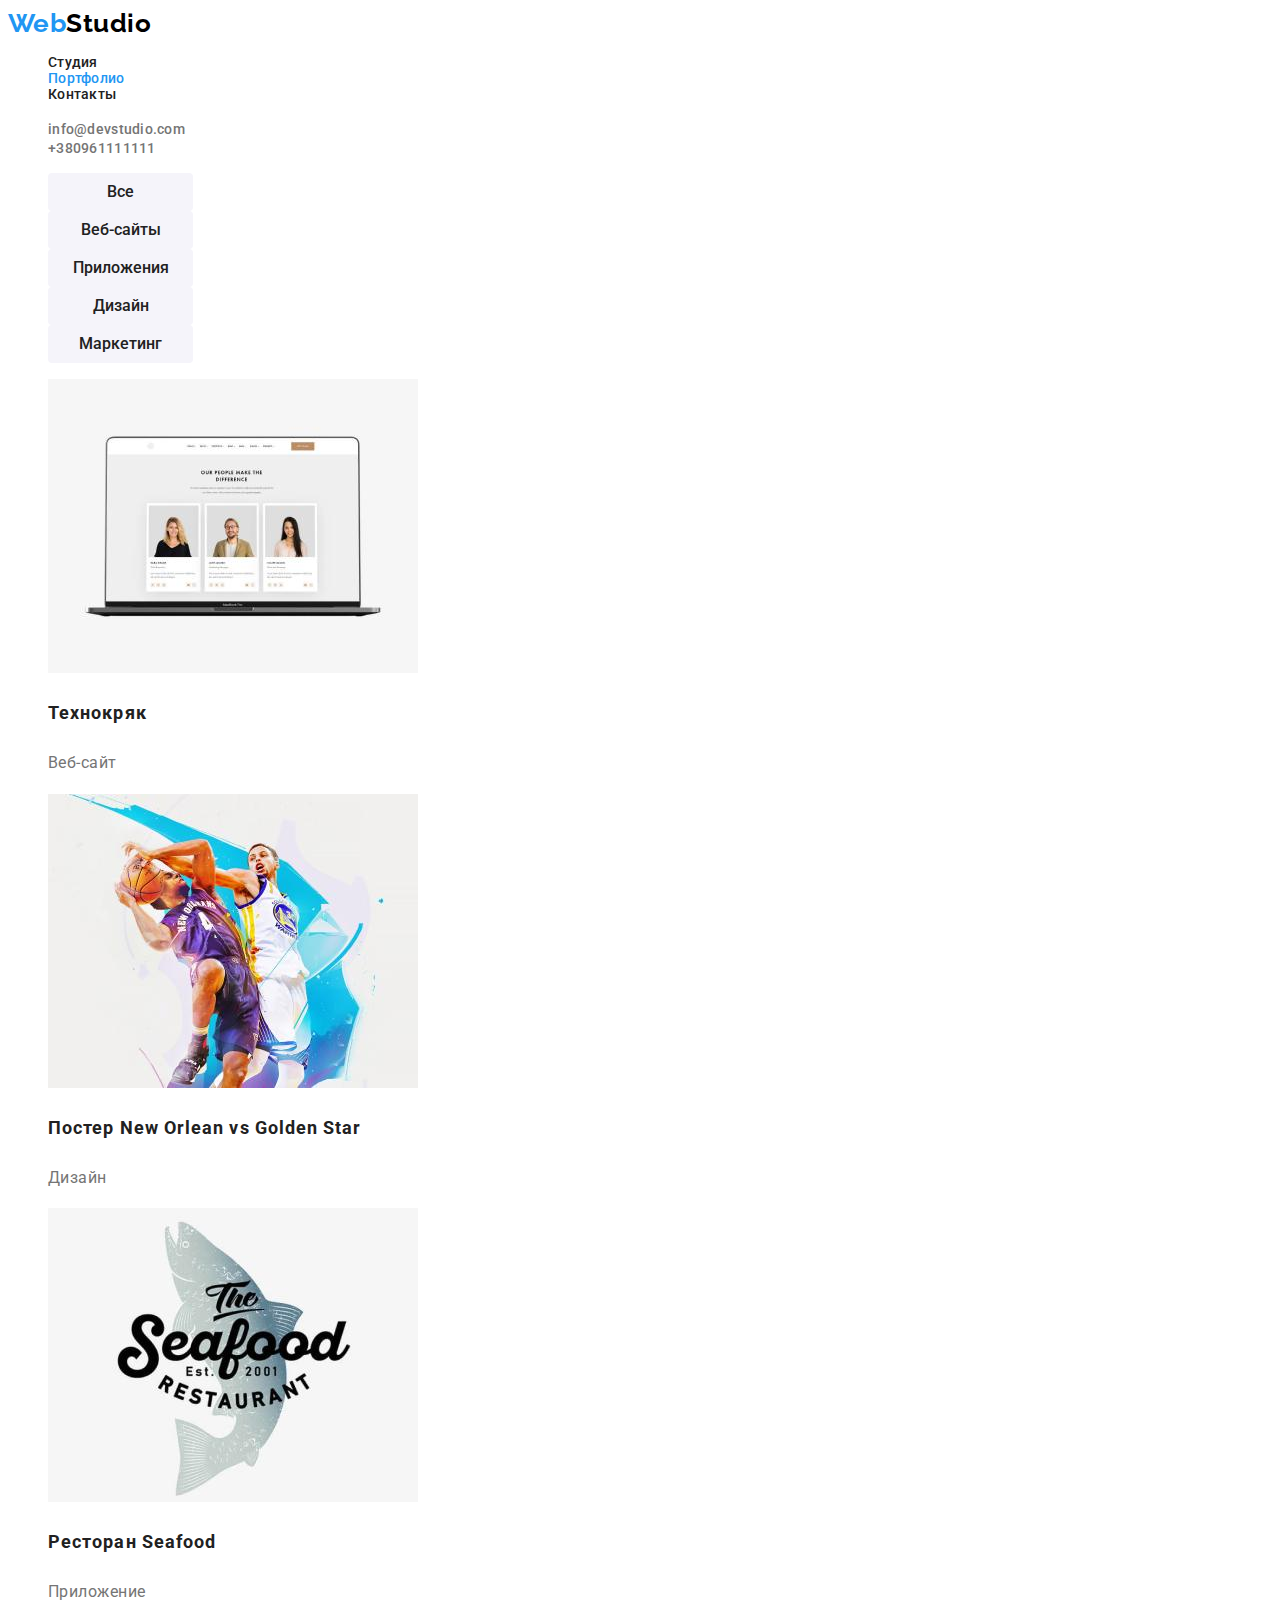
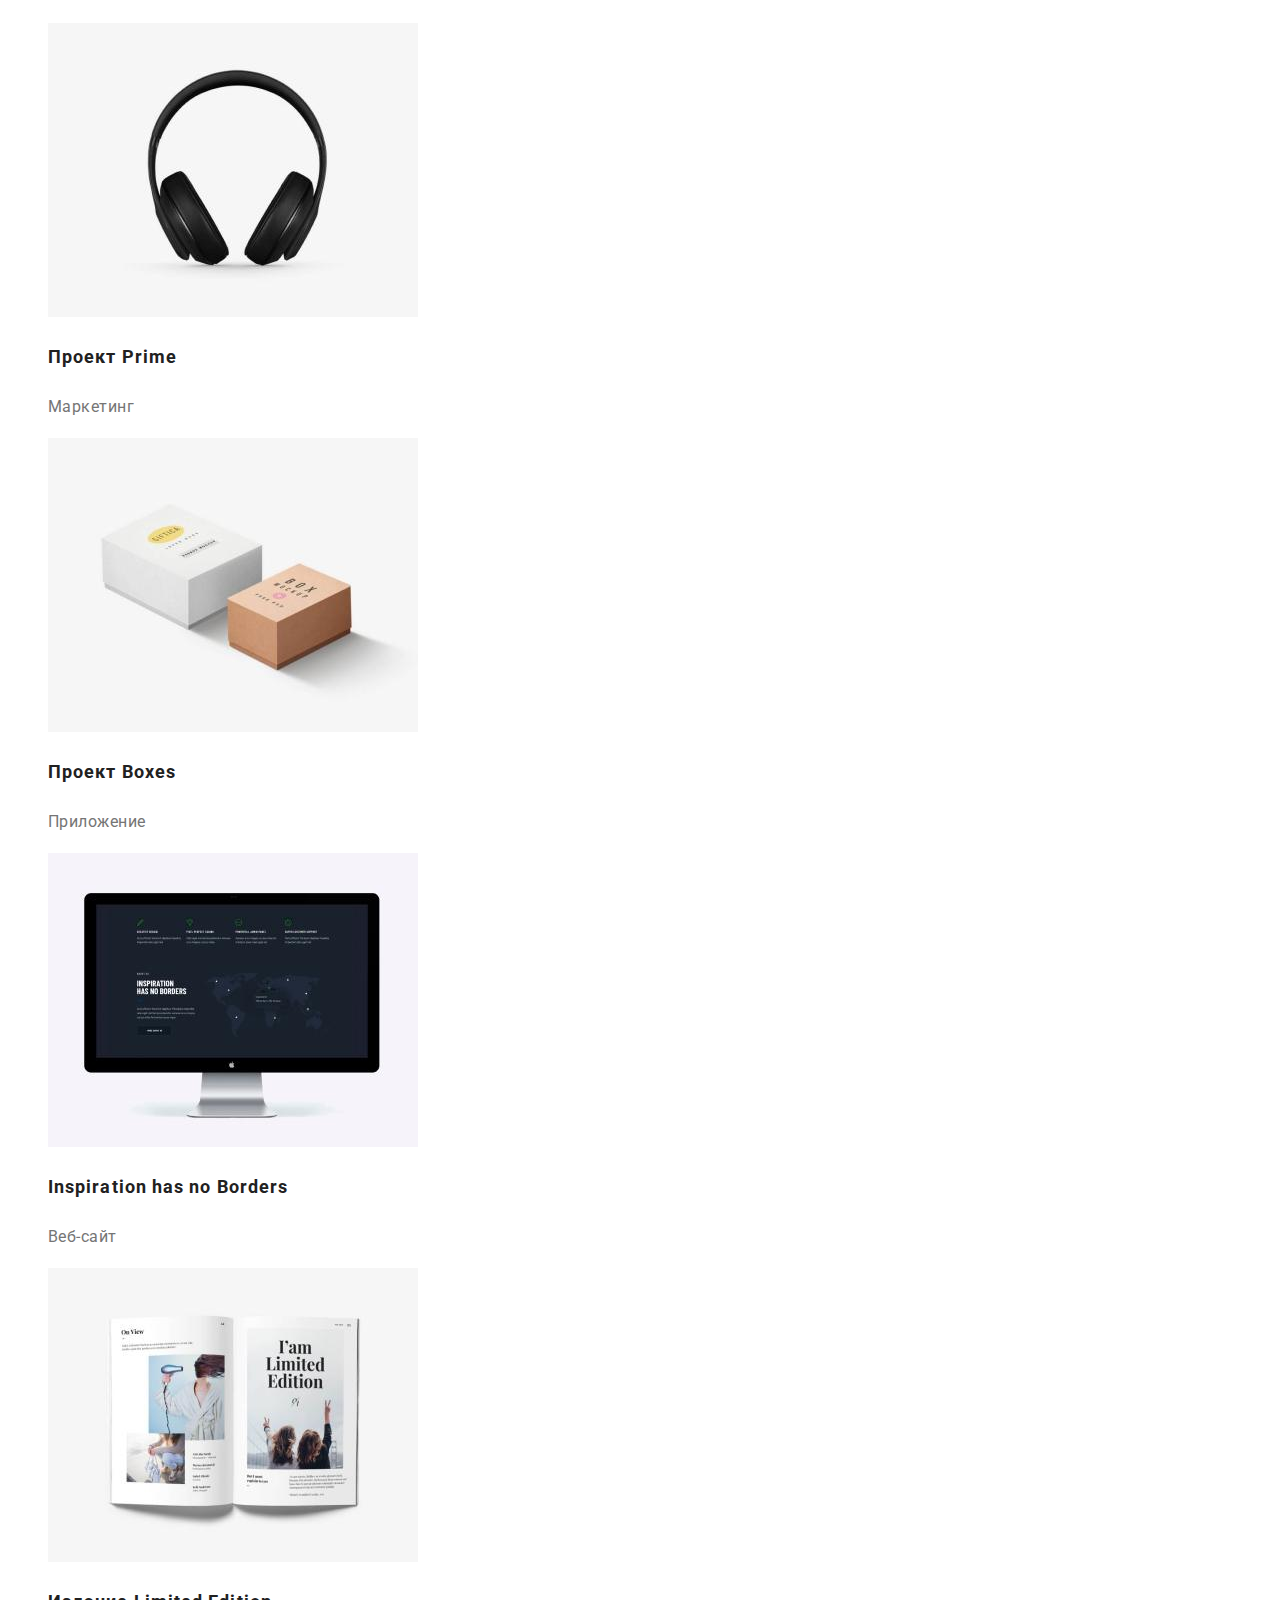
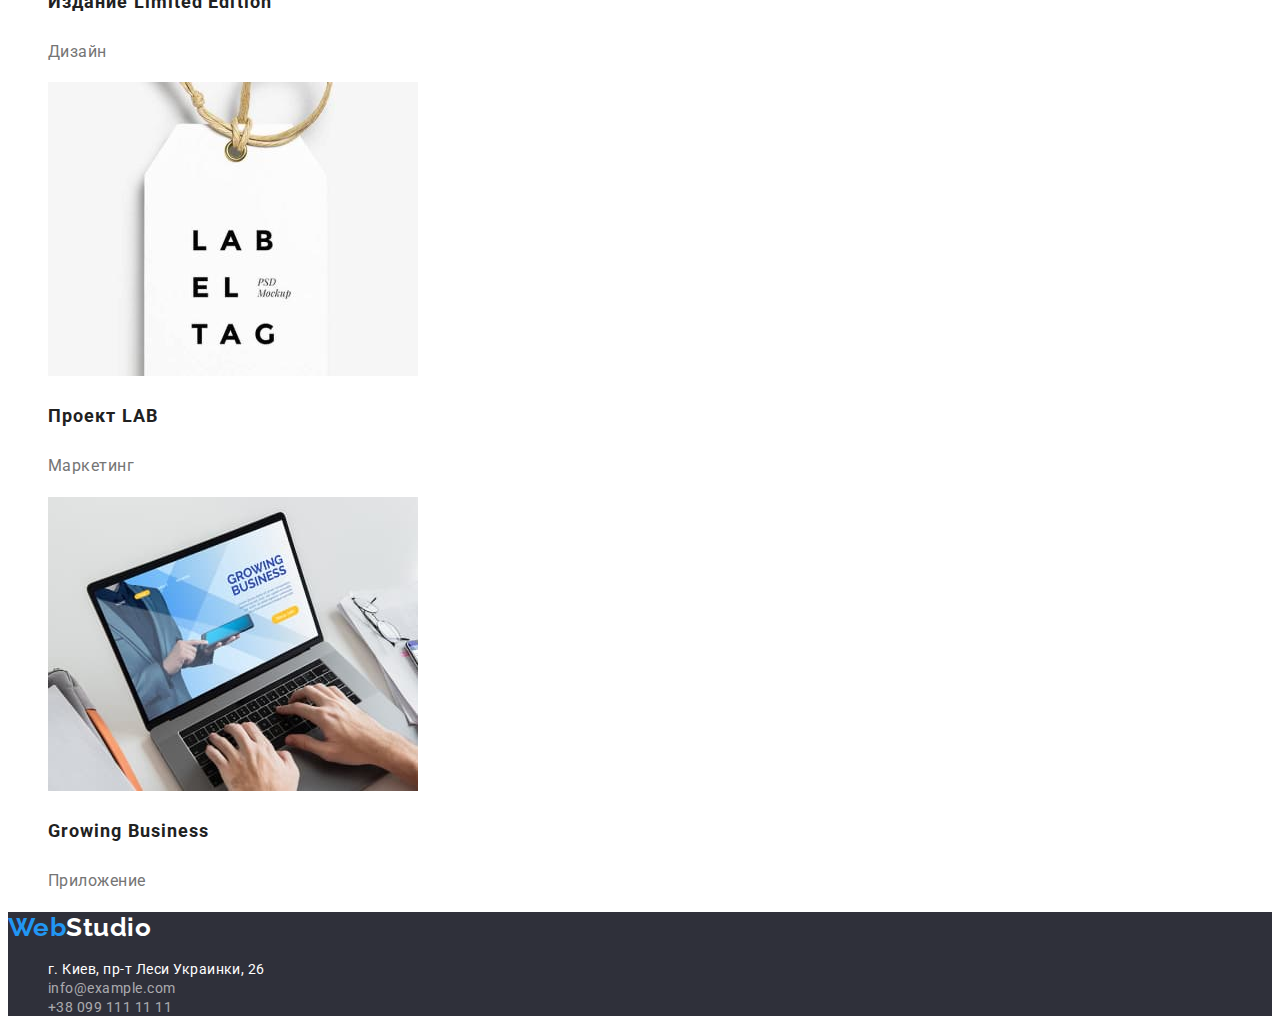
==== portfolio.html @ 5b7c6a2f "start" ====
<!DOCTYPE html>
<html lang="ru">

<head>
    <meta charset="UTF-8" />
    <meta http-equiv="X-UA-Compatible" content="IE=edge" />
    <meta name="viewport" content="width=device-width, initial-scale=1.0" />
    <title>Портфолио</title>
    <link rel="preconnect" href="https://fonts.googleapis.com" />
    <link rel="preconnect" href="https://fonts.gstatic.com" crossorigin />
    <link
        href="https://fonts.googleapis.com/css2?family=Raleway:wght@700&family=Roboto:wght@400;500;700;900&display=swap"
        rel="stylesheet" />
    <link rel="stylesheet" href="./css/style.css" />
</head>
<body>
    <header class="header">
        <nav class="hedaer-nav">
            <a href="./index.html" class="header-logo link"><span lang="en" class="header-logo-text-1">Web</span><span lang="en" class="header-logo-text-2">Studio</span></a>
            <ul class="header-list list">
                <li class="header-item"><a class="header-link link" href="./index.html">Студия</a></li>
                <li class="header-item"><a class="header-link link current" href="./portfolio.html">Портфолио</a></li>
                <li class="header-item"><a class="header-link link" href="">Контакты</a></li>
            </ul>
        </nav>
            <ul class="contacts-list list">
                <li class="contacts-item"><a class="contacts-item-link header-link link" href="mailto:info@devstudio.com">info@devstudio.com</a></li>
                <li class="contacts-item"><a class="contacts-item-link header-link link" href="tel:+380961111111">+380961111111</a></li>
            </ul>
    </header>
    <main>
        <!-- Filters -->
        <section class="filters">
            <h2 hidden>Фильтр работ</h2>
            <ul class="filters-list list">
                <li><button class="filters-btn btn" type="button">Все</button></li>
                <li><button class="filters-btn btn" type="button">Веб-сайты</button></li>
                <li><button class="filters-btn btn" type="button">Приложения</button></li>
                <li><button class="filters-btn btn" type="button">Дизайн</button></li>
                <li><button class="filters-btn btn" type="button">Маркетинг</button></li>
            </ul>
        </section>
        <!-- Projects -->
        <section class="Projects">
            <h2 hidden>Примеры работ</h2>
            <ul class="projects-list list">
                <li class="projects-item">
                    <img src="./images/portfolio/project_1.jpg" width="370"
                        alt="изображение ноутбука с открытой страницей сайта" />
                    <h3 class="projects-title">Технокряк</h3>
                    <p class="projects-subtitle">Веб-сайт</p>
                </li>
                <li class="projects-item">
                    <img src="./images/portfolio/project_2.jpg" width="370" alt="изображение двух баскетболистов" />
                    <h3 class="projects-title">Постер <span lang="en">New Orlean vs Golden Star</span></h3>
                    <p class="projects-subtitle">Дизайн</p>
                </li>
                <li class="projects-item">
                    <img src="./images/portfolio/project_3.jpg" width="370" alt="изображение логотипа ресторана" />
                    <h3 class="projects-title">Ресторан <span lang="en">Seafood</span></h3>
                    <p class="projects-subtitle">Приложение</p>
                </li>
                <li class="projects-item">
                    <img src="./images/portfolio/project_4.jpg" width="370" alt="изображение наушников" />
                    <h3 class="projects-title">Проект <span lang="en">Prime</span></h3>
                    <p class="projects-subtitle">Маркетинг</p>
                </li>
                <li class="projects-item">
                    <img src="./images/portfolio/project_5.jpg" width="370" alt="изображение двух коробок" />
                    <h3 class="projects-title">Проект <span lang="en">Boxes</span></h3>
                    <p class="projects-subtitle">Приложение</p>
                </li>
                <li class="projects-item">
                    <img src="./images/portfolio/project_6.jpg" width="370" alt="изображение монитора с Веб-сайтом" />
                    <h3 class="projects-title" lang="en">Inspiration has no Borders</h3>
                    <p class="projects-subtitle">Веб-сайт</p>
                </li>
                <li class="projects-item">
                    <img src="./images/portfolio/project_7.jpg" width="370" alt="изображение открытой киниги" />
                    <h3 class="projects-title">Издание <span lang="en">Limited Edition</span></h3>
                    <p class="projects-subtitle">Дизайн</p>
                </li>
                <li class="projects-item">
                    <img src="./images/portfolio/project_8.jpg" width="370" alt="изображение бирки с буквами" />
                    <h3 class="projects-title">Проект <span lang="en">LAB</span></h3>
                    <p class="projects-subtitle">Маркетинг</p>
                </li>
                <li class="projects-item">
                    <img src="./images/portfolio/project_9.jpg" width="370"
                        alt="изображение ноутбука и набора текста" />
                    <h3 class="projects-title">Growing Business</h3>
                    <p class="projects-subtitle">Приложение</p>
                </li>
            </ul>
        </section>
    </main>
    <footer class="footer">
        <a href="./index.html" class="header-logo link"><span lang="en" class="header-logo-text-1">Web</span><span lang="en" class="header-logo-text-2-footer">Studio</span></a>
        <address class="adress">
            <ul class="footer-list list">
                <li class="footer-item"><a class="footer-link adress-link" href="https://goo.gl/maps/av5Dg6FvkVRe6jFr5" target="_blank">г. Киев, пр-т Леси Украинки, 26</a></li>
                <li class="footer-item"><a class="footer-link" href="mailto:info@example.com">info@example.com</a></li>
                <li class="footer-item"><a class="footer-link" href="tel:+380991111111">+38 099 111 11 11</a></li>
            </ul>
        </address>
    </footer>
</body>

</html>
---- css/style.css ----
:root {
    --primary-text-color: #212121;
    --secondary-text-color: #757575;
    --accent-color: #2196F3;

}

body {
    font-family: 'Roboto', sans-serif;
    letter-spacing: 0.03em;
}

.header-logo {
    font-family: 'Raleway', sans-serif;
    font-weight: 700;
    font-size: 26px;
    line-height: 1.19;
}

.btn {
    cursor: pointer;
}

.list {
    list-style: none;
}

.link {
    text-decoration: none;
} 
.link:hover,
.link:focus {
    color: var(--accent-color);
}

.section-title {
    color: var(--primary-text-color);
    font-weight: 700;
    font-size: 36px;
    line-height: 1.16;
}

.header-logo-text-1 {
    color: var(--accent-color) ;

}

.header-logo-text-2 {
    color: #000000;
    }

.header-item, .header-link {
    color: var(--primary-text-color);
    font-weight: 500;
    font-size: 14px; 
    line-height: 1.14;
    letter-spacing: 0.02em;
}   

.header-list .header-link.current {
    color: var(--accent-color);
}

.contacts-item, .contacts-item-link {
    color: var(--secondary-text-color);

}

.hero {
    background-color: #2F303A;
}

.hero-title {
    font-weight: 900;
    font-size: 44px;
    line-height: 1.36;
    letter-spacing: 0.06em;
    text-transform: uppercase;
    color: #FFFFFF;
}

.hero-btn {
    width: 200px;
    height: 50px;
    background: #2196F3;
    box-shadow: 0px 4px 4px rgba(0, 0, 0, 0.15);
    border-radius: 4px;
    font-weight: 700;
    font-size: 16px;
    line-height: 1.87;
    text-align: center;
    letter-spacing: 0.06em;
    color: #FFFFFF;
}

.features-title {
    color: var(--primary-text-color);
    font-weight: 700;
    font-size: 14px;
    line-height: 1.14;
    text-transform: uppercase;

}

.features-subtitle {
    color: var(--secondary-text-color);
    font-size: 14px;
    line-height: 1.71;
}

.team {
    background-color: #F5F4FA;
}

.team-title {
    color: var(--primary-text-color);
    font-weight: 500;
    font-size: 16px;
    line-height: 1.18;
}

.team-subtitle {
    color: var(--secondary-text-color);
    font-size: 16px;
    line-height: 1.18px;
}

.footer {
    background-color: #2F303A;
}

.header-logo-text-2-footer {
    color: #FFFFFF
}

.footer-item .footer-link {
    text-decoration: none;
    text-transform: none;
}

.adress {
    font-style: unset;
}

.footer-link {
    font-weight: normal;
    font-size: 14px;
    line-height: 1.71px;
    color: rgba(255, 255, 255, 0.6);
}

.adress-link {
    color: #FFFFFF;
}


/* Portfolio Page */

.filters-btn {
    background: #F5F4FA;
    width: 145px;
    height: 38px;
    border-radius: 4px;
    color: var(--primary-text-color);
    font-weight: 500;
    font-size: 16px;
    line-height: 1.6;
    border-style: none;
    font-family: 'Roboto', sans-serif;
}

.filters-btn:hover,
.filters-btn:focus {
    background-color: var(--accent-color);
    color: #FFFFFF;
}

.projects-title {
    color: var(--primary-text-color);
    font-weight: 700;
    font-size: 18px;
    line-height: 2;
    letter-spacing: 0.06em;
}

.projects-subtitle {
    color: var(--secondary-text-color);
    font-size: 16px;
    line-height: 1.8;
}
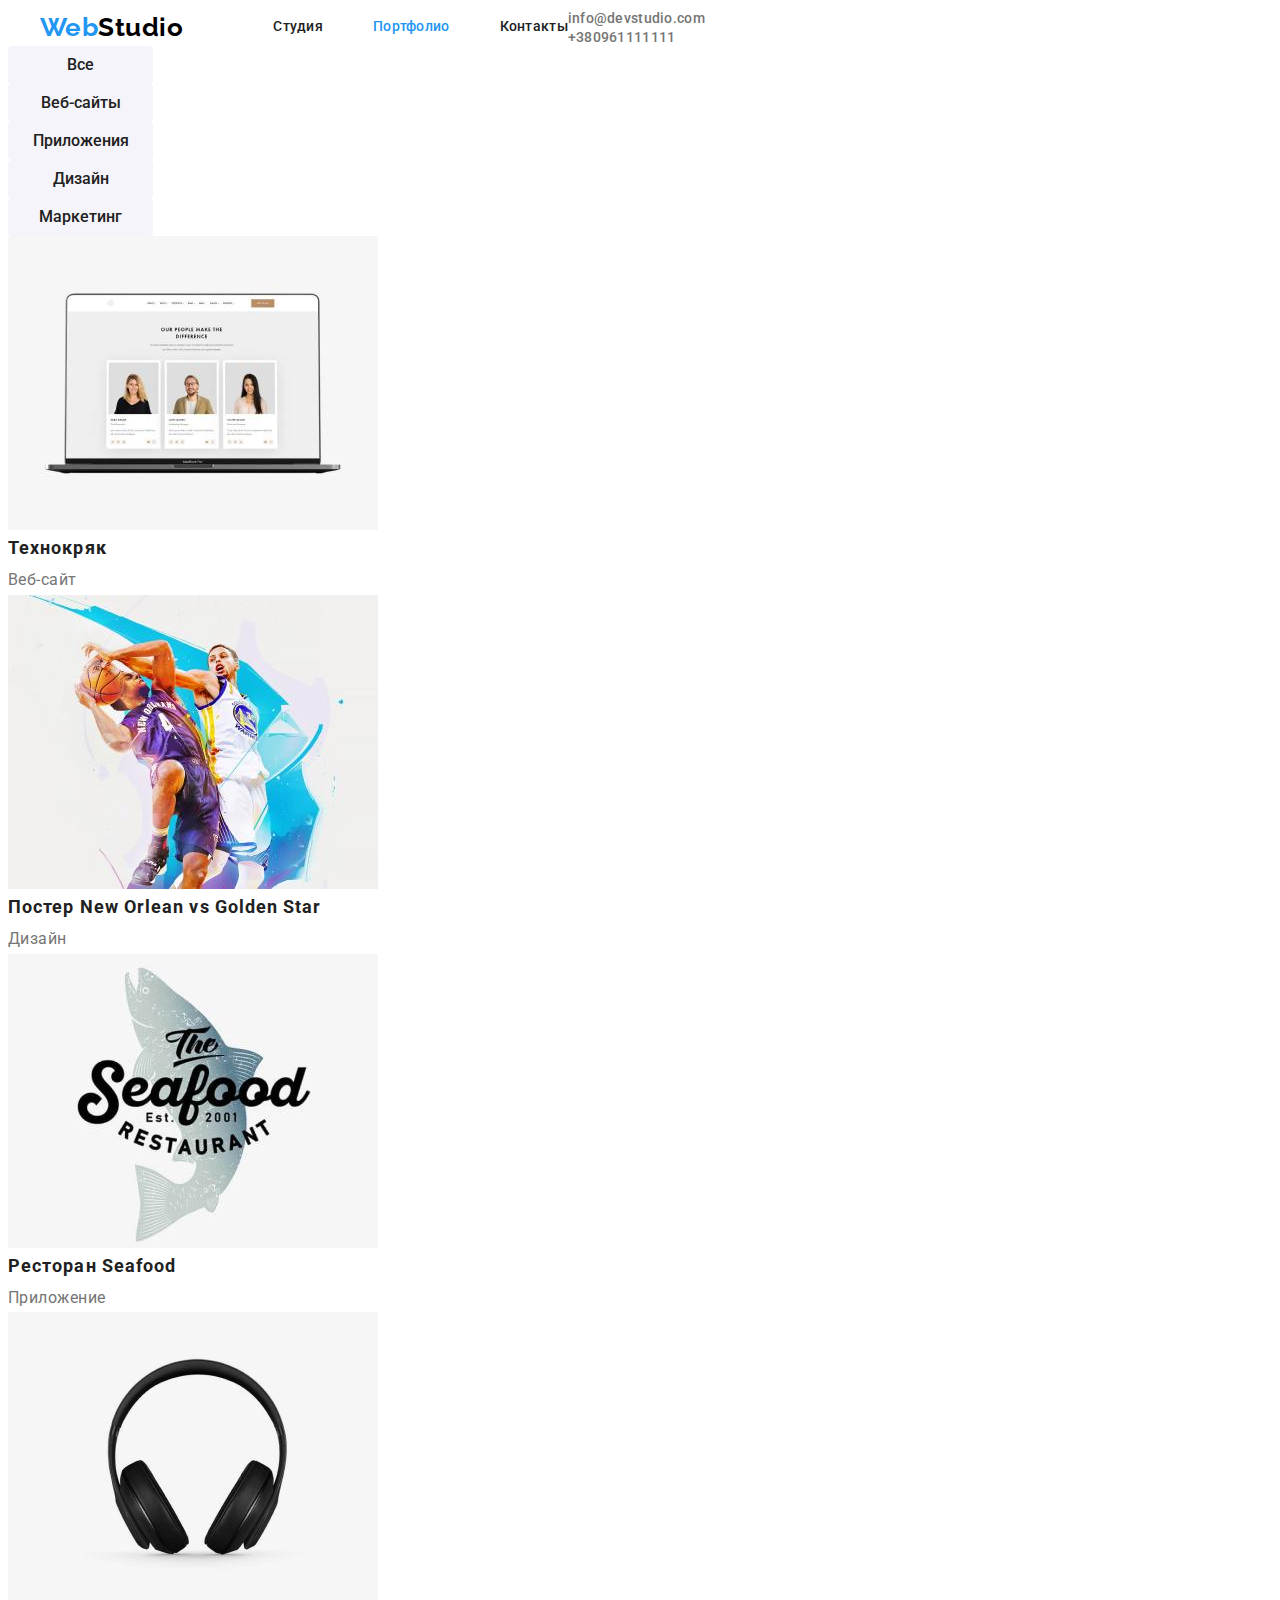
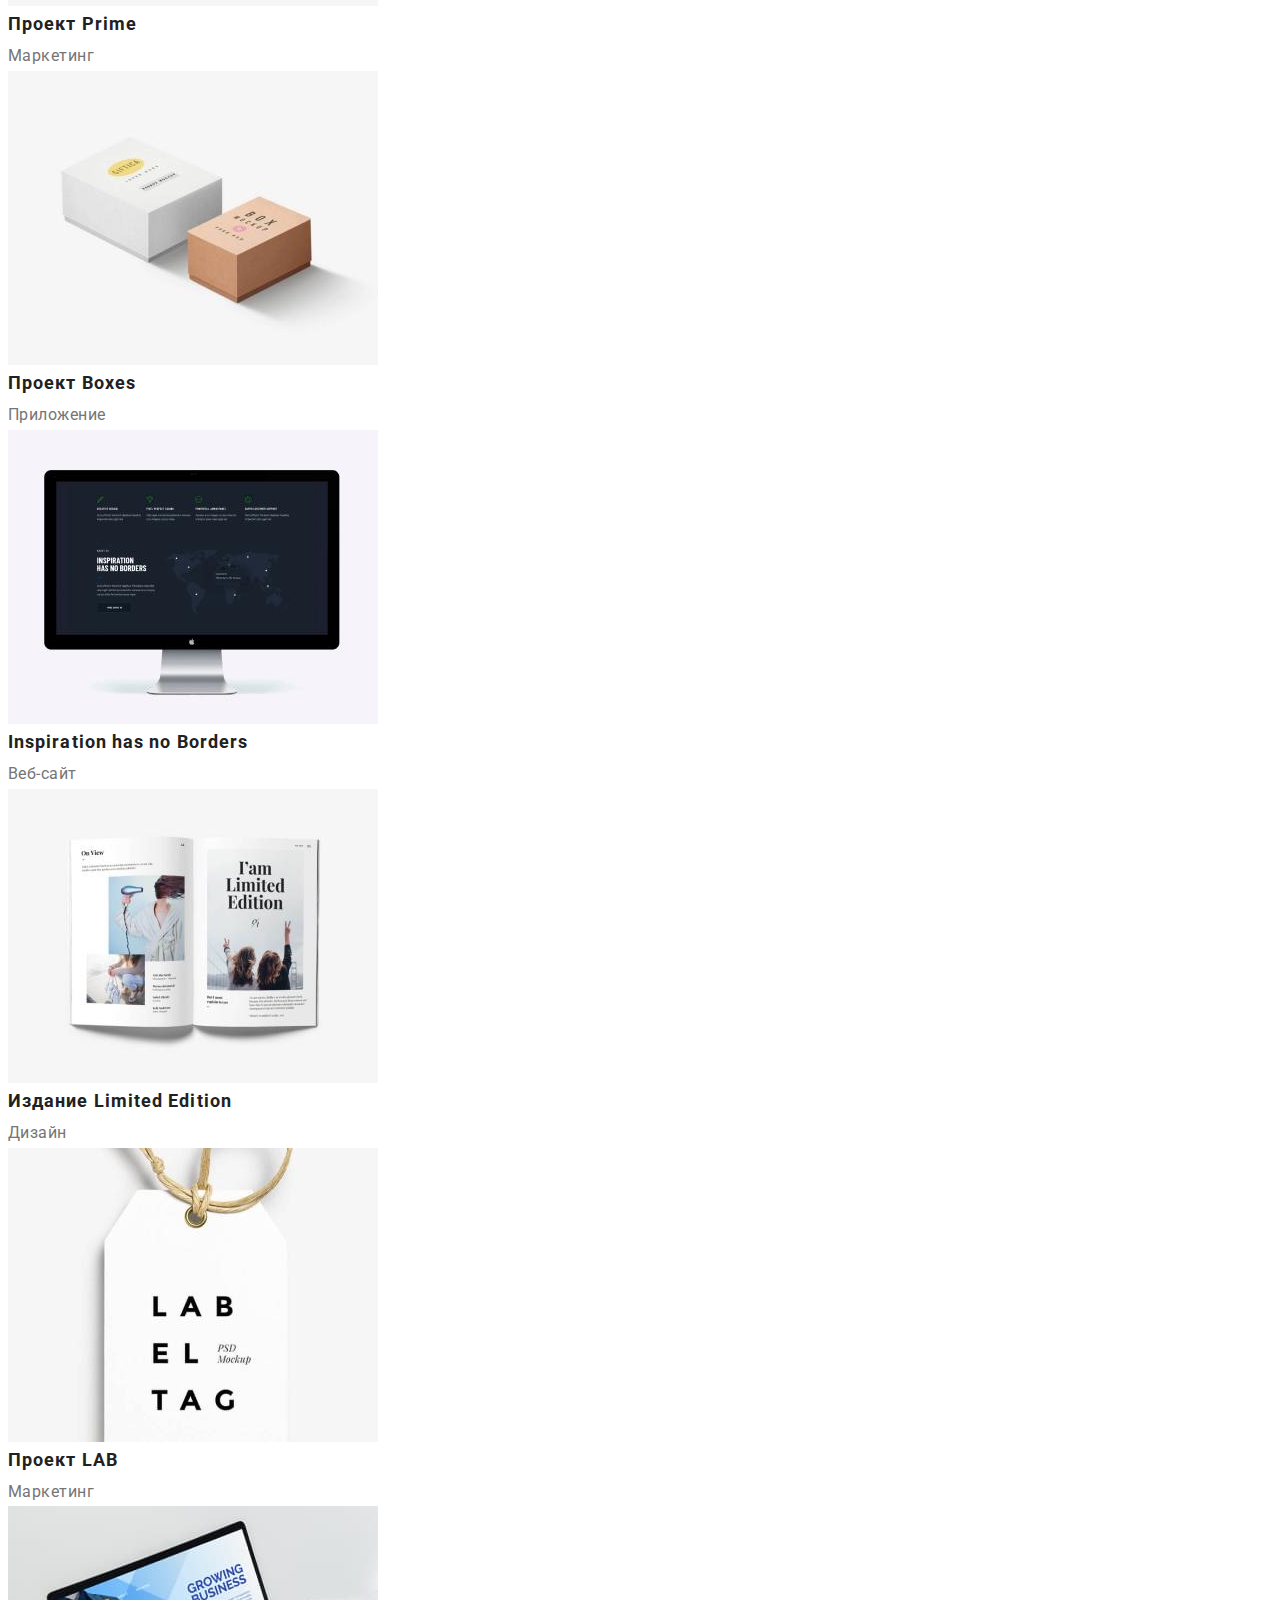
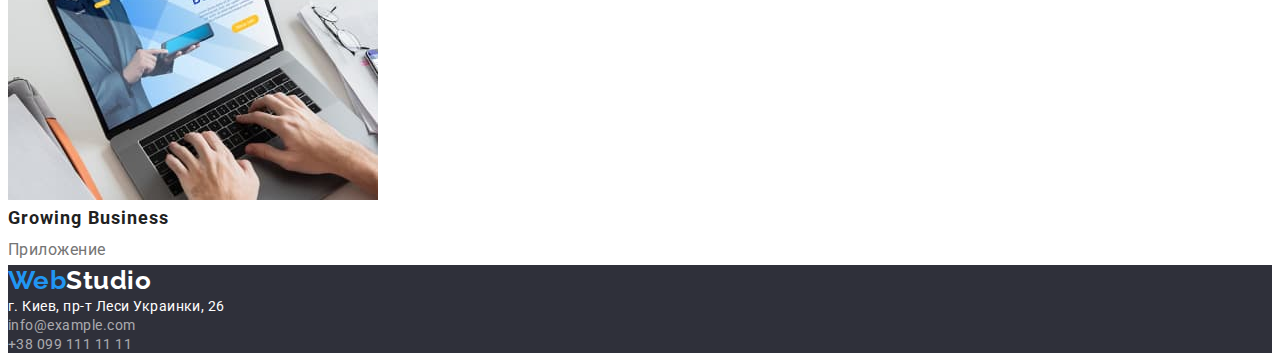
==== commit eb938ca7: "header start" ====
--- a/portfolio.html
+++ b/portfolio.html
@@ -11,22 +11,31 @@
     <link
         href="https://fonts.googleapis.com/css2?family=Raleway:wght@700&family=Roboto:wght@400;500;700;900&display=swap"
         rel="stylesheet" />
+    <link
+        rel="stylesheet"
+        href="https://cdnjs.cloudflare.com/ajax/libs/modern-normalize/1.1.0/modern-normalize.min.css"
+        integrity="sha512-wpPYUAdjBVSE4KJnH1VR1HeZfpl1ub8YT/NKx4PuQ5NmX2tKuGu6U/JRp5y+Y8XG2tV+wKQpNHVUX03MfMFn9Q=="
+        crossorigin="anonymous"
+        referrerpolicy="no-referrer"
+    />
     <link rel="stylesheet" href="./css/style.css" />
 </head>
 <body>
     <header class="header">
-        <nav class="hedaer-nav">
-            <a href="./index.html" class="header-logo link"><span lang="en" class="header-logo-text-1">Web</span><span lang="en" class="header-logo-text-2">Studio</span></a>
-            <ul class="header-list list">
-                <li class="header-item"><a class="header-link link" href="./index.html">Студия</a></li>
-                <li class="header-item"><a class="header-link link current" href="./portfolio.html">Портфолио</a></li>
-                <li class="header-item"><a class="header-link link" href="">Контакты</a></li>
-            </ul>
-        </nav>
-            <ul class="contacts-list list">
-                <li class="contacts-item"><a class="contacts-item-link header-link link" href="mailto:info@devstudio.com">info@devstudio.com</a></li>
-                <li class="contacts-item"><a class="contacts-item-link header-link link" href="tel:+380961111111">+380961111111</a></li>
-            </ul>
+        <div class="container header-container">
+            <nav class="hedaer-nav">
+                <a href="./index.html" class="header-logo link"><span lang="en" class="header-logo-text-1">Web</span><span lang="en" class="header-logo-text-2">Studio</span></a>
+                <ul class="header-list list">
+                    <li class="header-item"><a class="header-link link" href="./index.html">Студия</a></li>
+                    <li class="header-item"><a class="header-link link current" href="./portfolio.html">Портфолио</a></li>
+                    <li class="header-item"><a class="header-link link" href="">Контакты</a></li>
+                </ul>
+            </nav>
+                <ul class="contacts-list list">
+                    <li class="contacts-item"><a class="contacts-item-link header-link link" href="mailto:info@devstudio.com">info@devstudio.com</a></li>
+                    <li class="contacts-item"><a class="contacts-item-link header-link link" href="tel:+380961111111">+380961111111</a></li>
+                </ul>
+        </div>    
     </header>
     <main>
         <!-- Filters -->
--- a/css/style.css
+++ b/css/style.css
@@ -5,9 +5,35 @@
 
 }
 
+p,
+h1,
+h2,
+h3,
+h4,
+h5,
+h6 {
+    margin: 0;
+}
+
+ul {
+    margin: 0;
+    padding-left: 0;
+}
+
+img {
+    display: block;
+}
+
 body {
     font-family: 'Roboto', sans-serif;
     letter-spacing: 0.03em;
+}
+
+.container {
+    width: 1200px;
+    margin: 0 auto;
+    padding-left: 15px;
+    padding-right: 15px;
 }
 
 .header-logo {
@@ -40,6 +66,31 @@
     line-height: 1.16;
 }
 
+/*----------- HEADER------------- */
+
+.header {
+    background: #FFFFFF;
+}
+
+.header-container {
+    display: flex;
+    align-items: center;
+    }
+
+.header-contact {
+    display: flex;
+    align-items: center;
+} 
+
+.hedaer-nav {
+    display: flex;
+    align-items: center;
+}
+
+.header-logo {
+    padding-right: 90px;
+}
+
 .header-logo-text-1 {
     color: var(--accent-color) ;
 
@@ -57,8 +108,16 @@
     letter-spacing: 0.02em;
 }   
 
+.header-item:not(:last-child) {
+    margin-right: 50px;
+}
+
 .header-list .header-link.current {
     color: var(--accent-color);
+}
+
+.header-list {
+    display: flex;
 }
 
 .contacts-item, .contacts-item-link {
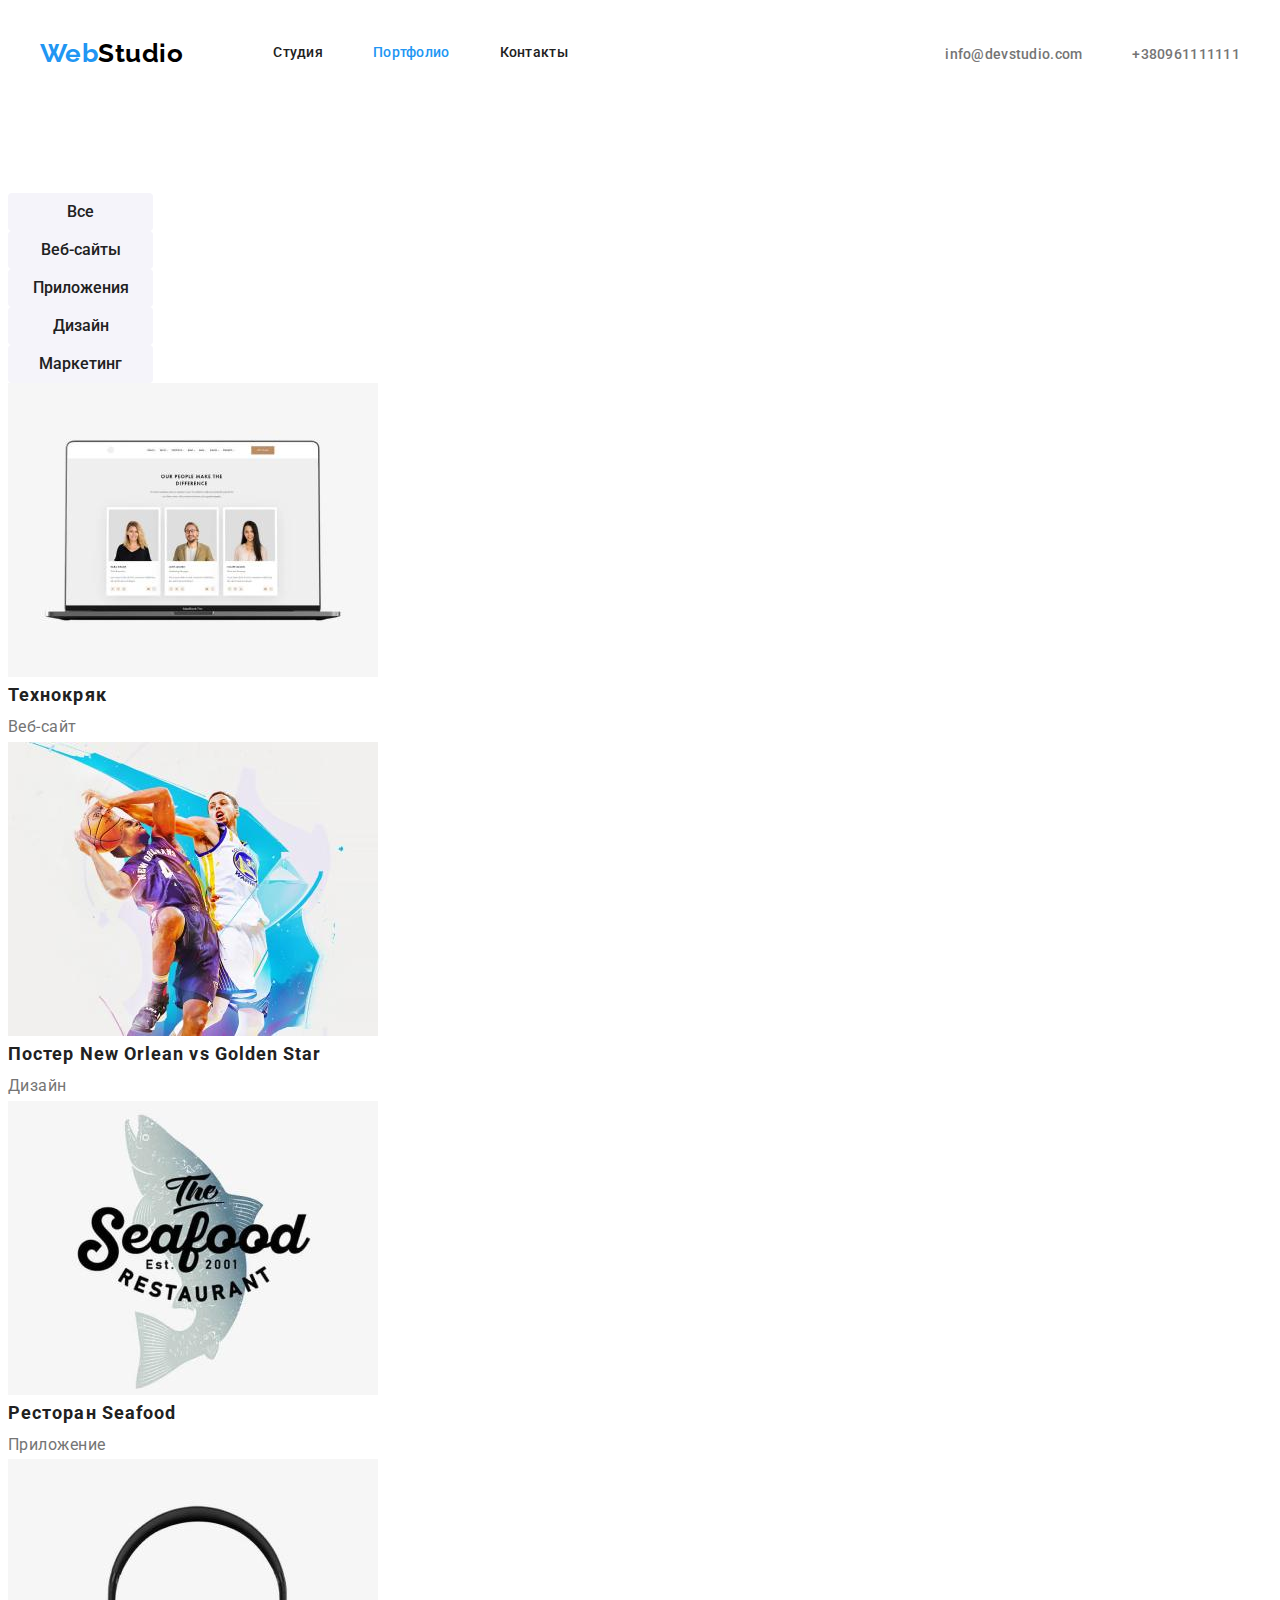
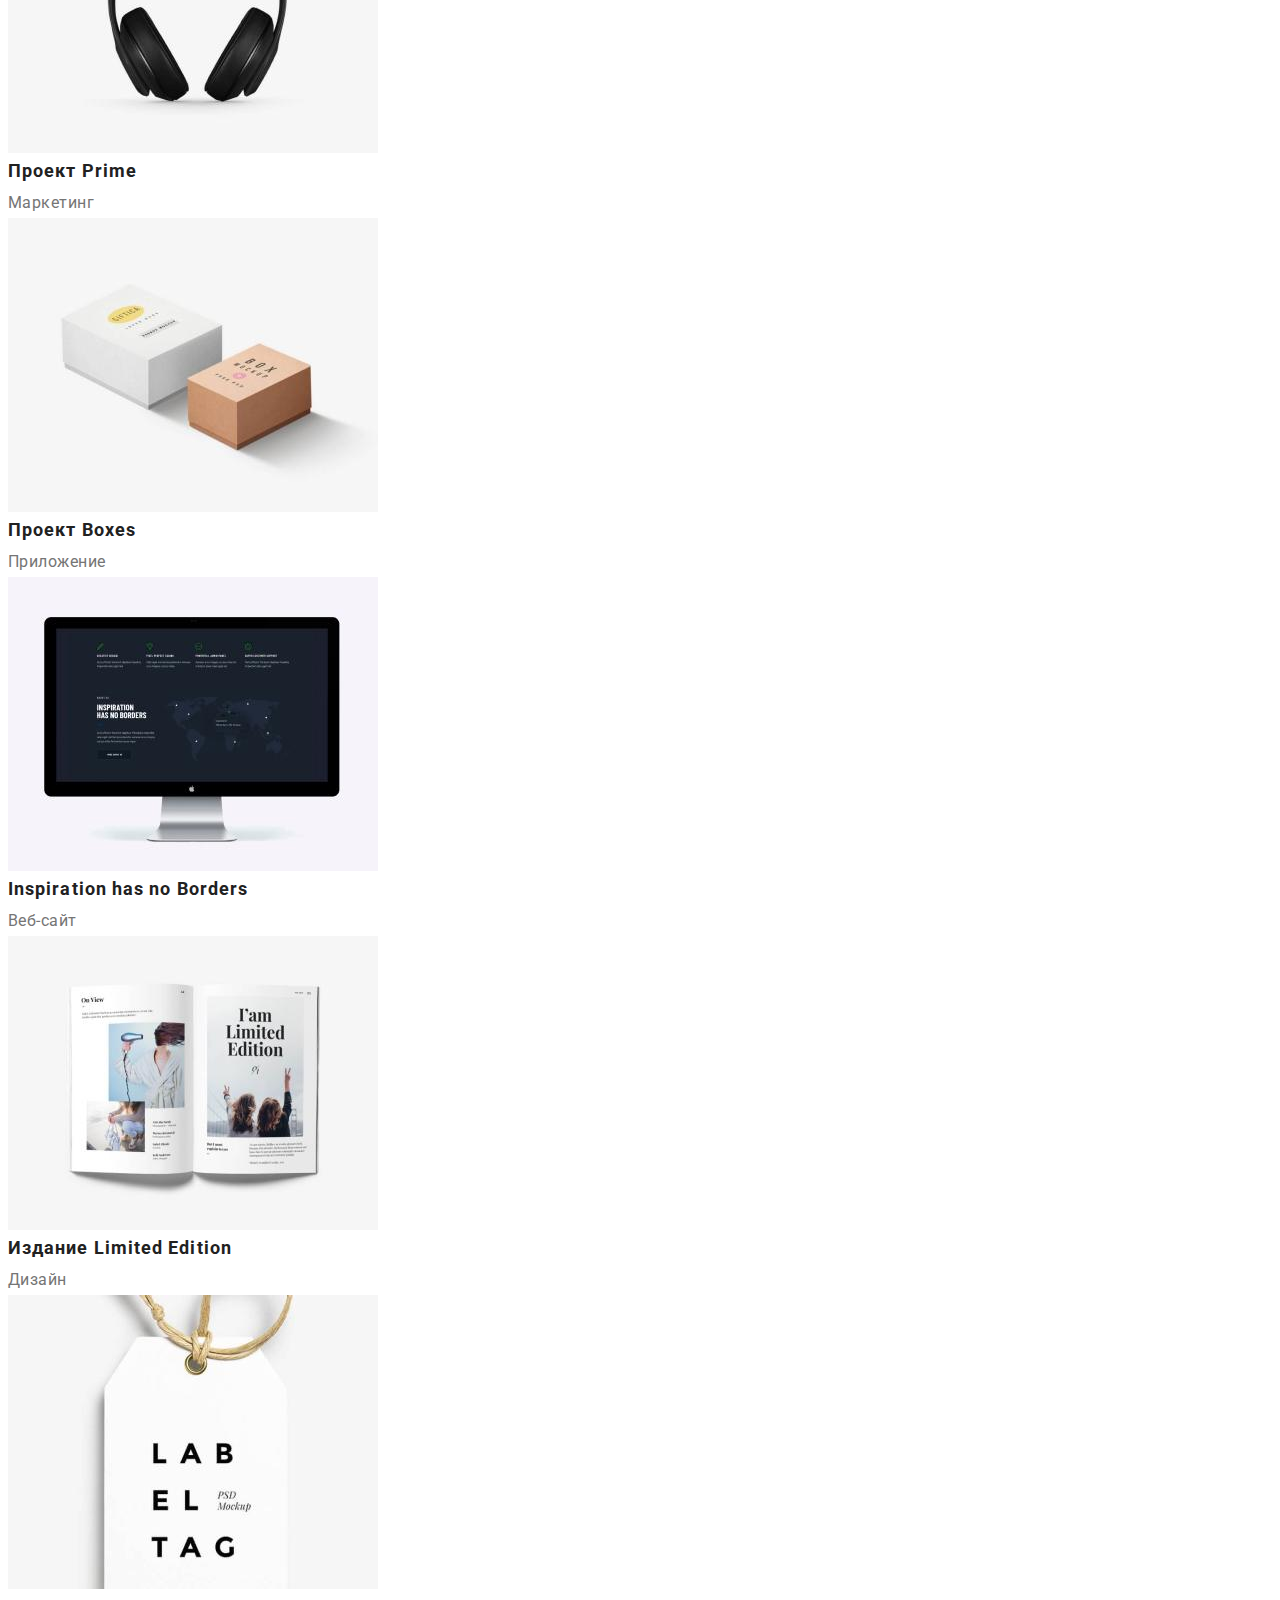
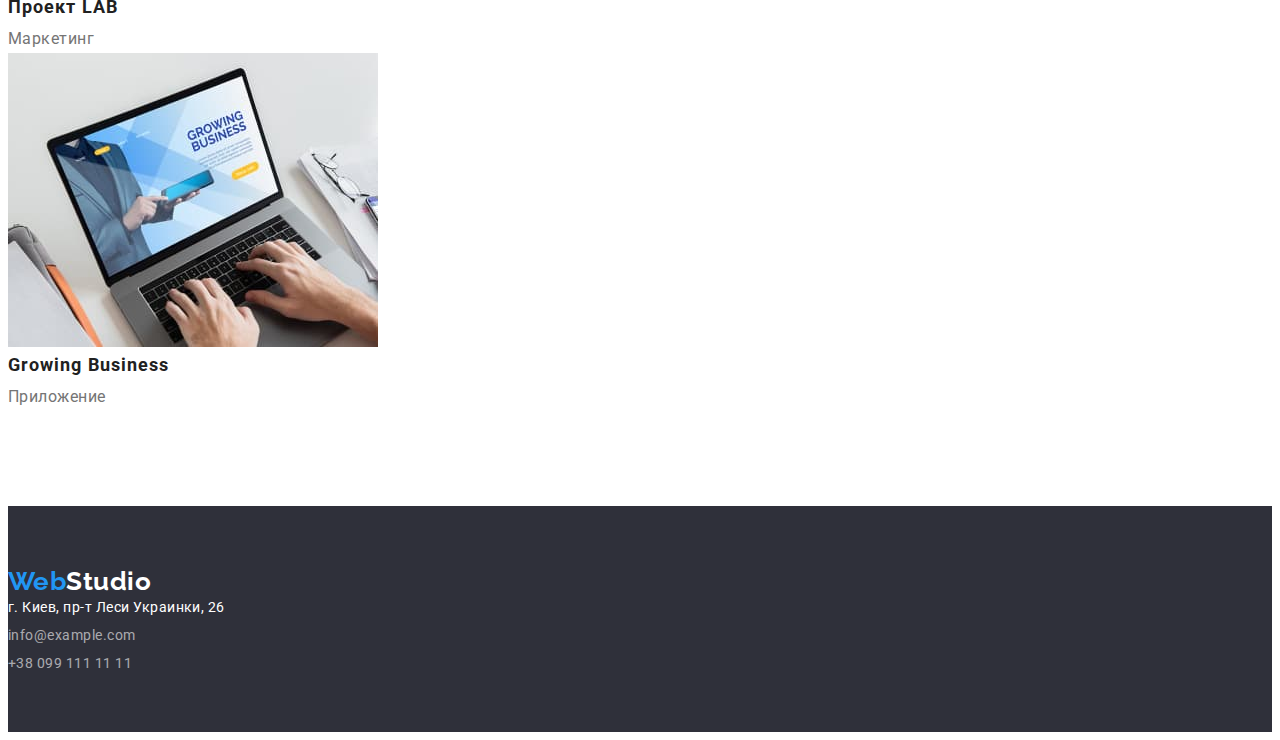
==== commit 43278eac: "start portfolio" ====
--- a/portfolio.html
+++ b/portfolio.html
@@ -38,9 +38,9 @@
         </div>    
     </header>
     <main>
-        <!-- Filters -->
-        <section class="filters">
-            <h2 hidden>Фильтр работ</h2>
+            <!-- Projects -->
+        <section class="Projects section">
+            <h2 class="visually-hidden">Фильтр работ</h2>
             <ul class="filters-list list">
                 <li><button class="filters-btn btn" type="button">Все</button></li>
                 <li><button class="filters-btn btn" type="button">Веб-сайты</button></li>
@@ -48,9 +48,6 @@
                 <li><button class="filters-btn btn" type="button">Дизайн</button></li>
                 <li><button class="filters-btn btn" type="button">Маркетинг</button></li>
             </ul>
-        </section>
-        <!-- Projects -->
-        <section class="Projects">
             <h2 hidden>Примеры работ</h2>
             <ul class="projects-list list">
                 <li class="projects-item">
--- a/css/style.css
+++ b/css/style.css
@@ -22,6 +22,8 @@
 
 img {
     display: block;
+    max-width: 100%; 
+    height: auto;
 }
 
 body {
@@ -29,11 +31,21 @@
     letter-spacing: 0.03em;
 }
 
+.visually-hidden {
+    position: absolute;
+    width: 1px;
+    height: 1px;
+    margin: -1px;
+    padding: 0;
+    overflow: hidden;
+    border: 0;
+    clip: rect(0 0 0 0);
+}
+
 .container {
     width: 1200px;
     margin: 0 auto;
-    padding-left: 15px;
-    padding-right: 15px;
+    padding: 0 15px;
 }
 
 .header-logo {
@@ -41,6 +53,11 @@
     font-weight: 700;
     font-size: 26px;
     line-height: 1.19;
+}
+
+.section {
+    padding-top: 94px;
+    padding-bottom: 94px;
 }
 
 .btn {
@@ -64,12 +81,16 @@
     font-weight: 700;
     font-size: 36px;
     line-height: 1.16;
+    margin-left: auto;
+    margin-right: auto;
 }
 
 /*----------- HEADER------------- */
 
 .header {
     background: #FFFFFF;
+    padding-top: 30px;
+    padding-bottom: 30px;
 }
 
 .header-container {
@@ -77,10 +98,23 @@
     align-items: center;
     }
 
-.header-contact {
-    display: flex;
-    align-items: center;
+/* .header-contact {
+    display: flex;
+    align-items: center;
+    margin-left: auto;
+}  */
+
+
+.contacts-list {
+    display: flex;
+    align-items: center;
+    margin-left: auto;
 } 
+
+.contacts-item:not(:last-child) {
+    margin-right: 50px;
+}
+
 
 .hedaer-nav {
     display: flex;
@@ -125,8 +159,18 @@
 
 }
 
+/*----------- HERO------------- */
+
 .hero {
     background-color: #2F303A;
+}
+
+.hero-container {
+    display: flex;
+    flex-direction: column;
+    align-items: center;
+    padding-top: 106px;
+    padding-bottom: 106px;
 }
 
 .hero-title {
@@ -136,6 +180,10 @@
     letter-spacing: 0.06em;
     text-transform: uppercase;
     color: #FFFFFF;
+    width: 696px;
+    text-align: center;
+    margin-bottom: 30px;
+    
 }
 
 .hero-btn {
@@ -152,6 +200,16 @@
     color: #FFFFFF;
 }
 
+/*----------- Features------------- */
+
+.features-list {
+    display: flex;
+}
+
+.features-item {
+    width: 270px;
+}
+
 .features-title {
     color: var(--primary-text-color);
     font-weight: 700;
@@ -167,25 +225,74 @@
     line-height: 1.71;
 }
 
+.features-item:not(:last-child) {
+    margin-right: 30px;
+}
+
+
+/*----------- About Us------------- */
+
+.about-us-list {
+    display: flex;
+    margin-top: 50px;
+}
+
+.about-us-title {
+    width: 376px;
+}
+
+.about-us-item:not(:last-child) {
+    margin-right: 30px;
+}
+
+/*----------- Team ------------- */
+
 .team {
     background-color: #F5F4FA;
 }
 
+.team-main-title {
+    width: 264px;
+}
+
+.team-list {
+    display: flex;
+    margin-top: 50px;
+}
+
+.team-item:not(:last-child) {
+    margin-right: 30px;
+}
+.team-item {
+    width: 270px;
+}
+
 .team-title {
     color: var(--primary-text-color);
     font-weight: 500;
     font-size: 16px;
     line-height: 1.18;
+    margin-bottom: 10px;
+    text-align: center;
 }
 
 .team-subtitle {
     color: var(--secondary-text-color);
     font-size: 16px;
     line-height: 1.18px;
-}
+    text-align: center;
+}
+
+.team-item-text {
+    margin-top: 30px;
+}
+
+/*----------- Footer ------------- */
 
 .footer {
     background-color: #2F303A;
+    padding-top: 60px;
+    padding-bottom: 60px;
 }
 
 .header-logo-text-2-footer {
@@ -199,6 +306,10 @@
 
 .adress {
     font-style: unset;
+}
+
+.footer-item:not(:last-child) {
+    margin-bottom: 9px;
 }
 
 .footer-link {
@@ -208,6 +319,10 @@
     color: rgba(255, 255, 255, 0.6);
 }
 
+.footer-logo {
+    margin-bottom: 20px;
+}
+
 .adress-link {
     color: #FFFFFF;
 }
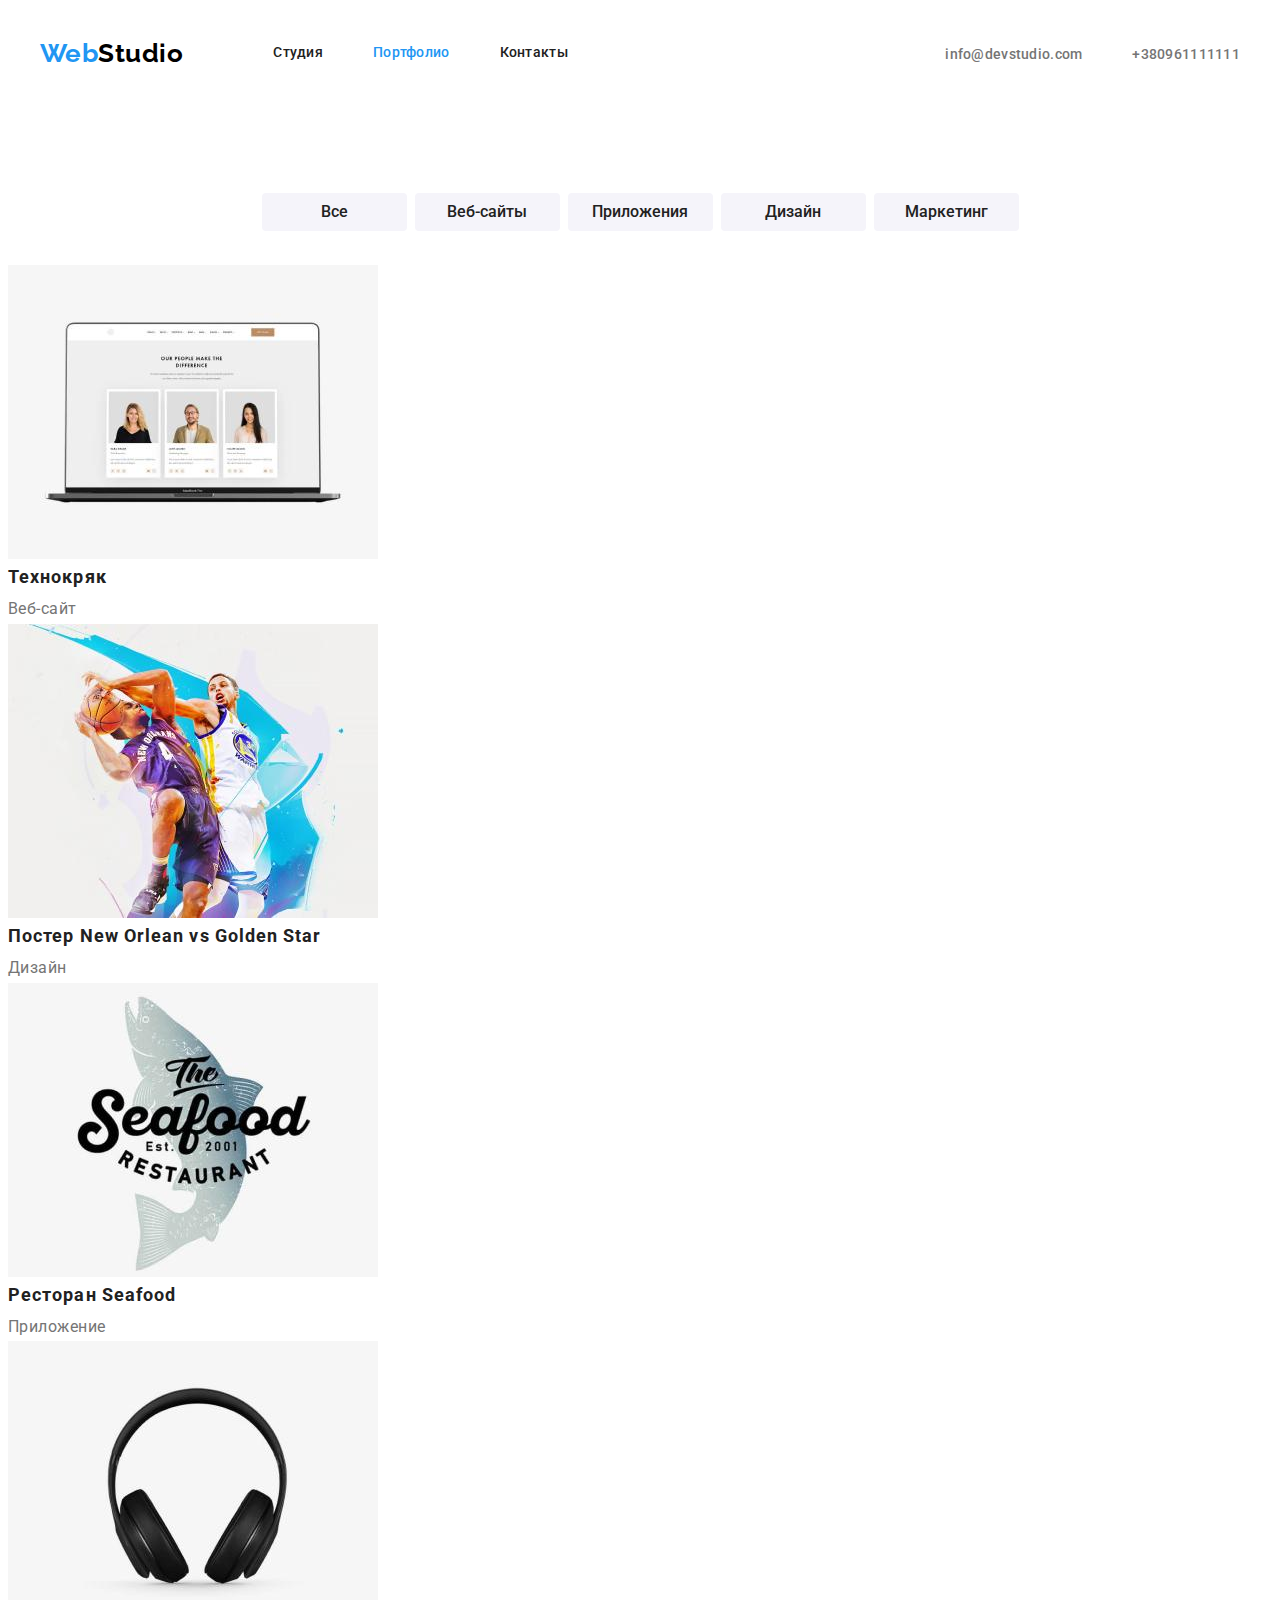
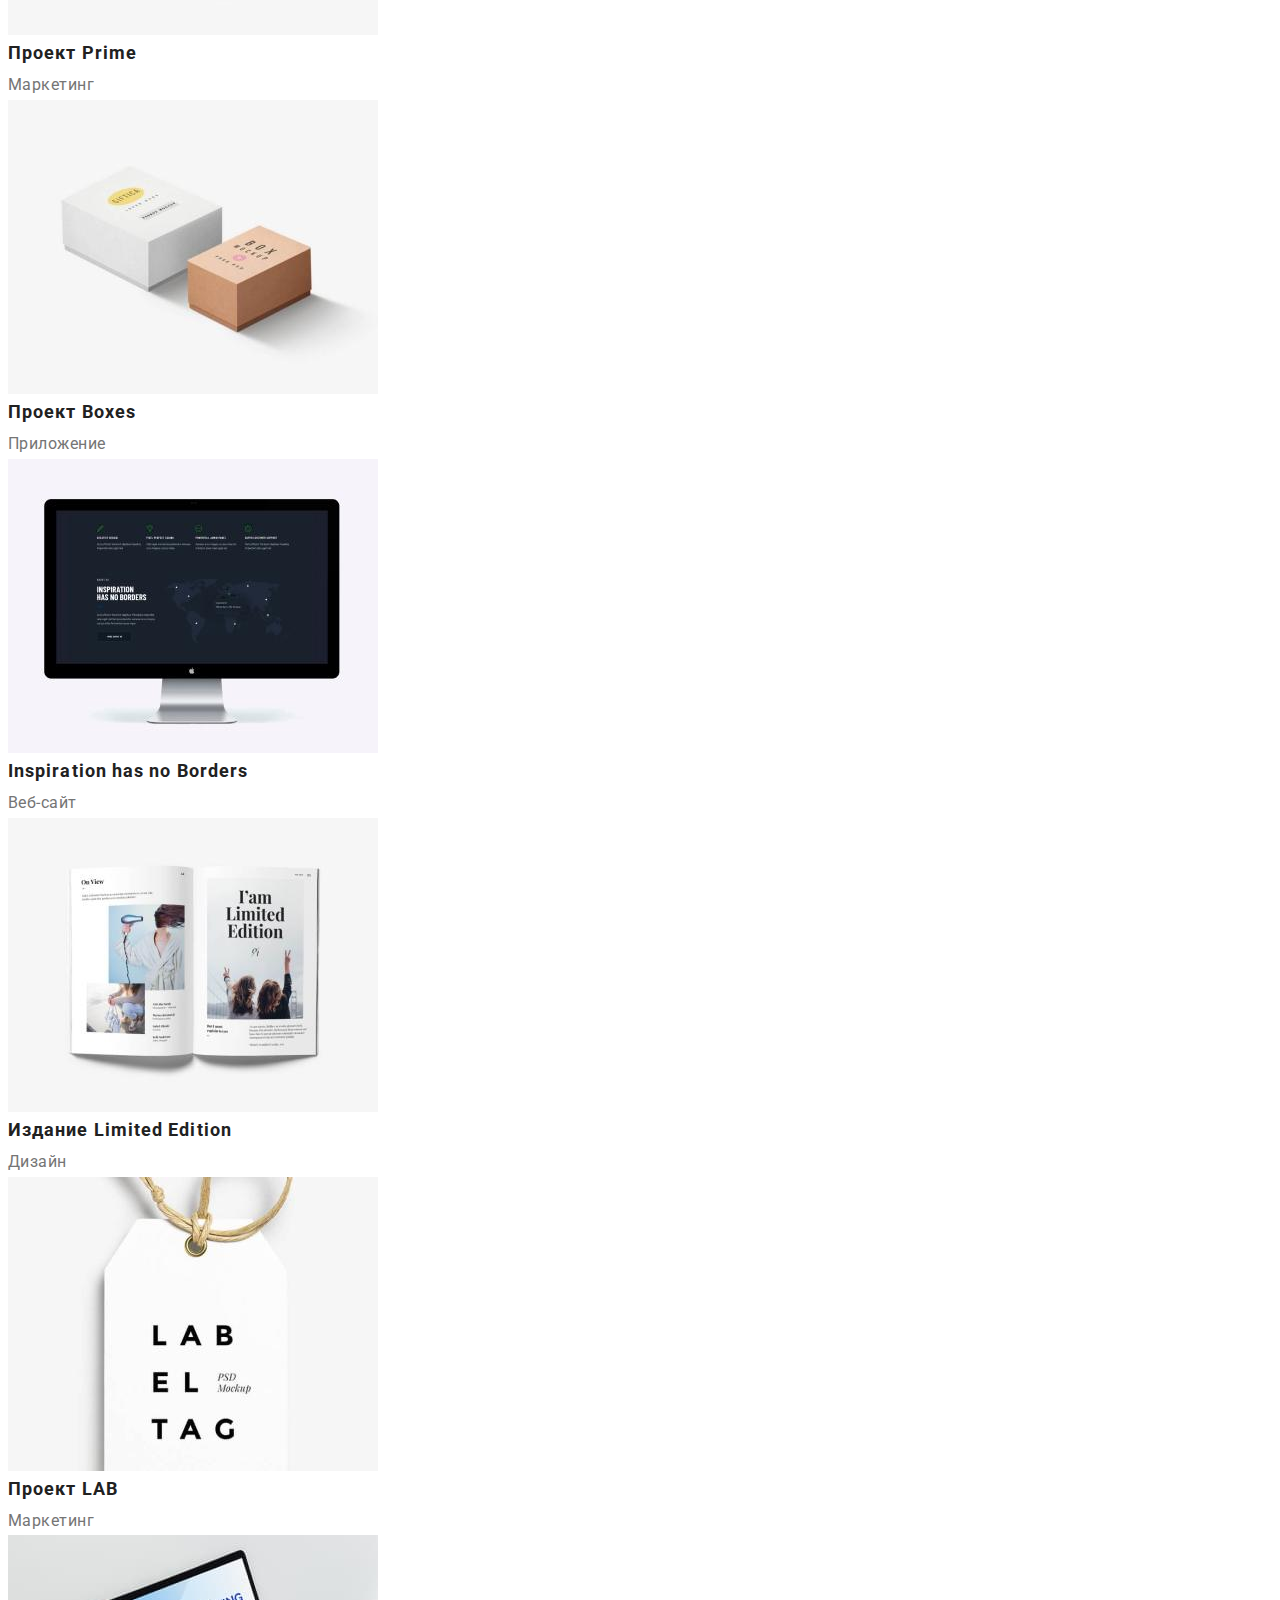
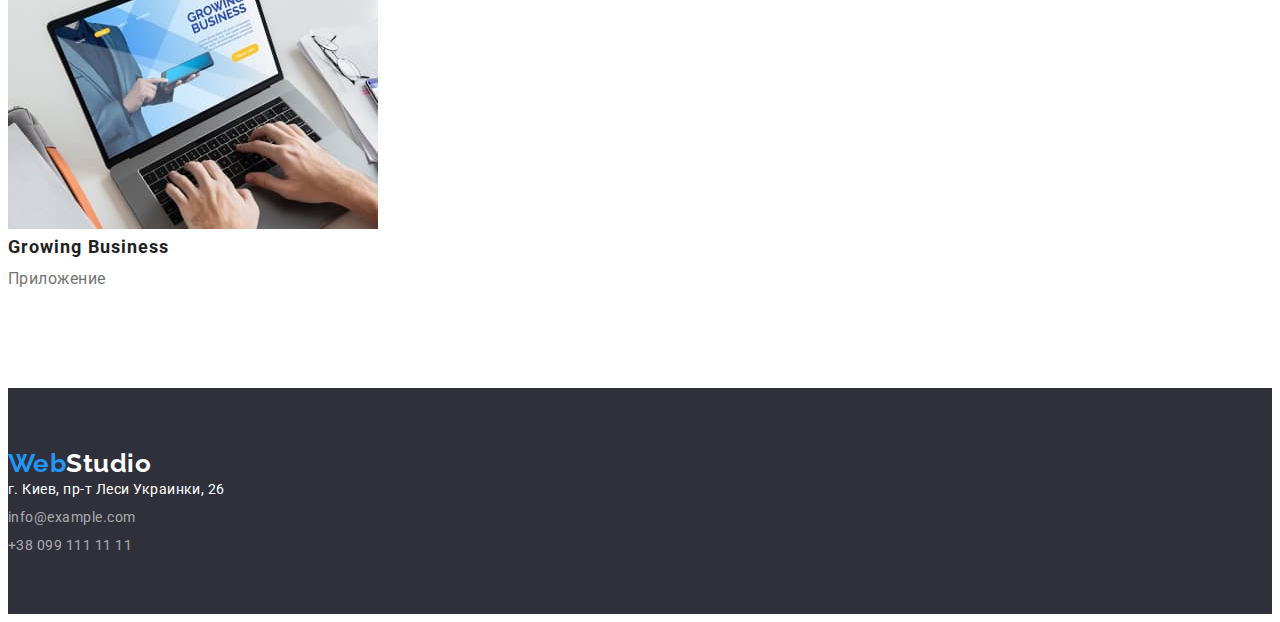
==== commit fbfa9708: "features and about us padding fix 45" ====
--- a/portfolio.html
+++ b/portfolio.html
@@ -40,15 +40,17 @@
     <main>
             <!-- Projects -->
         <section class="Projects section">
-            <h2 class="visually-hidden">Фильтр работ</h2>
-            <ul class="filters-list list">
-                <li><button class="filters-btn btn" type="button">Все</button></li>
-                <li><button class="filters-btn btn" type="button">Веб-сайты</button></li>
-                <li><button class="filters-btn btn" type="button">Приложения</button></li>
-                <li><button class="filters-btn btn" type="button">Дизайн</button></li>
-                <li><button class="filters-btn btn" type="button">Маркетинг</button></li>
-            </ul>
-            <h2 hidden>Примеры работ</h2>
+            <div class="container filters-container">
+                <h2 class="visually-hidden">Фильтр работ</h2>
+                <ul class="filters-list list">
+                    <li class="filters-item"><button class="filters-btn btn" type="button">Все</button></li>
+                    <li class="filters-item"><button class="filters-btn btn" type="button">Веб-сайты</button></li>
+                    <li class="filters-item"><button class="filters-btn btn" type="button">Приложения</button></li>
+                    <li class="filters-item"><button class="filters-btn btn" type="button">Дизайн</button></li>
+                    <li class="filters-item"><button class="filters-btn btn" type="button">Маркетинг</button></li>
+                </ul>
+            </div>
+            <h2 class="visually-hidden">Примеры работ</h2>
             <ul class="projects-list list">
                 <li class="projects-item">
                     <img src="./images/portfolio/project_1.jpg" width="370"
--- a/css/style.css
+++ b/css/style.css
@@ -202,6 +202,11 @@
 
 /*----------- Features------------- */
 
+.features-section {
+    padding-top: 94px;
+    padding-bottom: 47px;
+}
+
 .features-list {
     display: flex;
 }
@@ -231,6 +236,11 @@
 
 
 /*----------- About Us------------- */
+
+.about-us-section {
+    padding-top: 47px;
+    padding-bottom: 94px;
+}
 
 .about-us-list {
     display: flex;
@@ -330,6 +340,17 @@
 
 /* Portfolio Page */
 
+.filters-container {
+    margin-bottom: 34px;
+}
+
+.filters-list {
+    display: flex;
+    justify-content: center;
+    margin-left: auto;
+    margin-right: auto;
+}
+
 .filters-btn {
     background: #F5F4FA;
     width: 145px;
@@ -343,6 +364,10 @@
     font-family: 'Roboto', sans-serif;
 }
 
+.filters-item:not(:last-child) {
+    margin-right: 8px;
+}
+
 .filters-btn:hover,
 .filters-btn:focus {
     background-color: var(--accent-color);
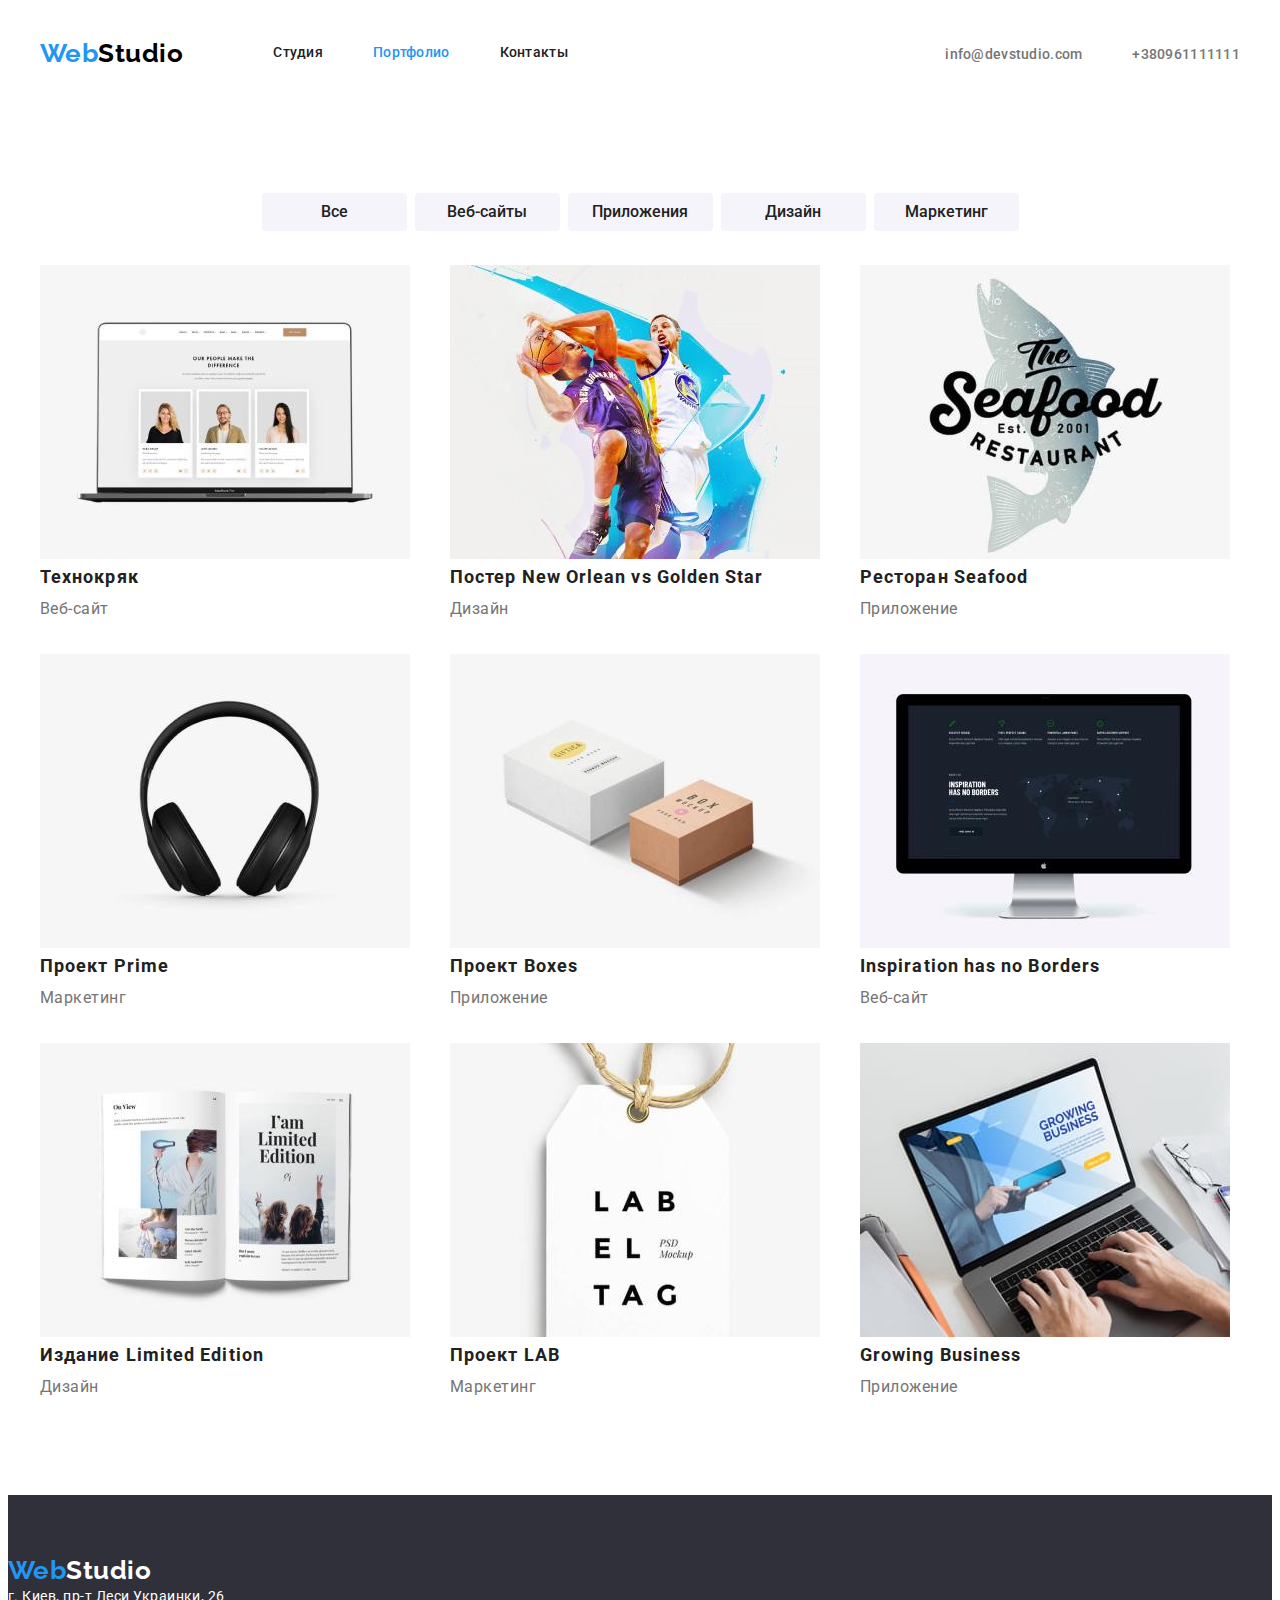
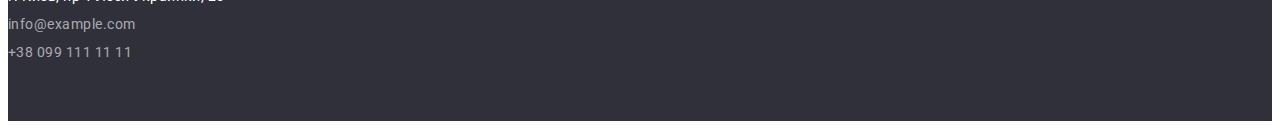
==== commit 283d1bef: "fix add flex basis calc" ====
--- a/portfolio.html
+++ b/portfolio.html
@@ -39,7 +39,7 @@
     </header>
     <main>
             <!-- Projects -->
-        <section class="Projects section">
+        <section class="projects section">
             <div class="container filters-container">
                 <h2 class="visually-hidden">Фильтр работ</h2>
                 <ul class="filters-list list">
@@ -50,6 +50,7 @@
                     <li class="filters-item"><button class="filters-btn btn" type="button">Маркетинг</button></li>
                 </ul>
             </div>
+            <div class="container">
             <h2 class="visually-hidden">Примеры работ</h2>
             <ul class="projects-list list">
                 <li class="projects-item">
@@ -100,6 +101,7 @@
                     <p class="projects-subtitle">Приложение</p>
                 </li>
             </ul>
+        </div> 
         </section>
     </main>
     <footer class="footer">
--- a/css/style.css
+++ b/css/style.css
@@ -209,6 +209,7 @@
 
 .features-list {
     display: flex;
+    margin-left: -30px;
 }
 
 .features-item {
@@ -230,8 +231,10 @@
     line-height: 1.71;
 }
 
-.features-item:not(:last-child) {
-    margin-right: 30px;
+
+.features-item {
+    flex-basis: calc(100% / 3 - 30px);
+    margin-left: 30px;
 }
 
 
@@ -245,14 +248,16 @@
 .about-us-list {
     display: flex;
     margin-top: 50px;
+    margin-left: -30px;
 }
 
 .about-us-title {
-    width: 376px;
-}
-
-.about-us-item:not(:last-child) {
-    margin-right: 30px;
+    text-align: center; 
+}
+
+.about-us-item {
+    flex-basis: calc(100% / 3 - 30px);
+    margin-left: 30px;
 }
 
 /*----------- Team ------------- */
@@ -262,19 +267,19 @@
 }
 
 .team-main-title {
-    width: 264px;
+    /* width: 264px; */
+    text-align: center;
 }
 
 .team-list {
     display: flex;
     margin-top: 50px;
-}
-
-.team-item:not(:last-child) {
-    margin-right: 30px;
-}
+    margin-left: -30px;
+}
+
 .team-item {
-    width: 270px;
+    flex-basis: calc(100% / 4 - 30px);
+    margin-left: 30px;
 }
 
 .team-title {
@@ -374,6 +379,19 @@
     color: #FFFFFF;
 }
 
+.projects-list {
+    display: flex;
+    flex-wrap: wrap;
+    margin-left: -30px;
+    margin-top: -30px;
+}
+
+.projects-item {
+    flex-basis: calc(100% / 3 - 30px);
+    margin-left: 30px;
+    margin-top: 30px;
+}
+
 .projects-title {
     color: var(--primary-text-color);
     font-weight: 700;
@@ -386,4 +404,5 @@
     color: var(--secondary-text-color);
     font-size: 16px;
     line-height: 1.8;
-}+}
+
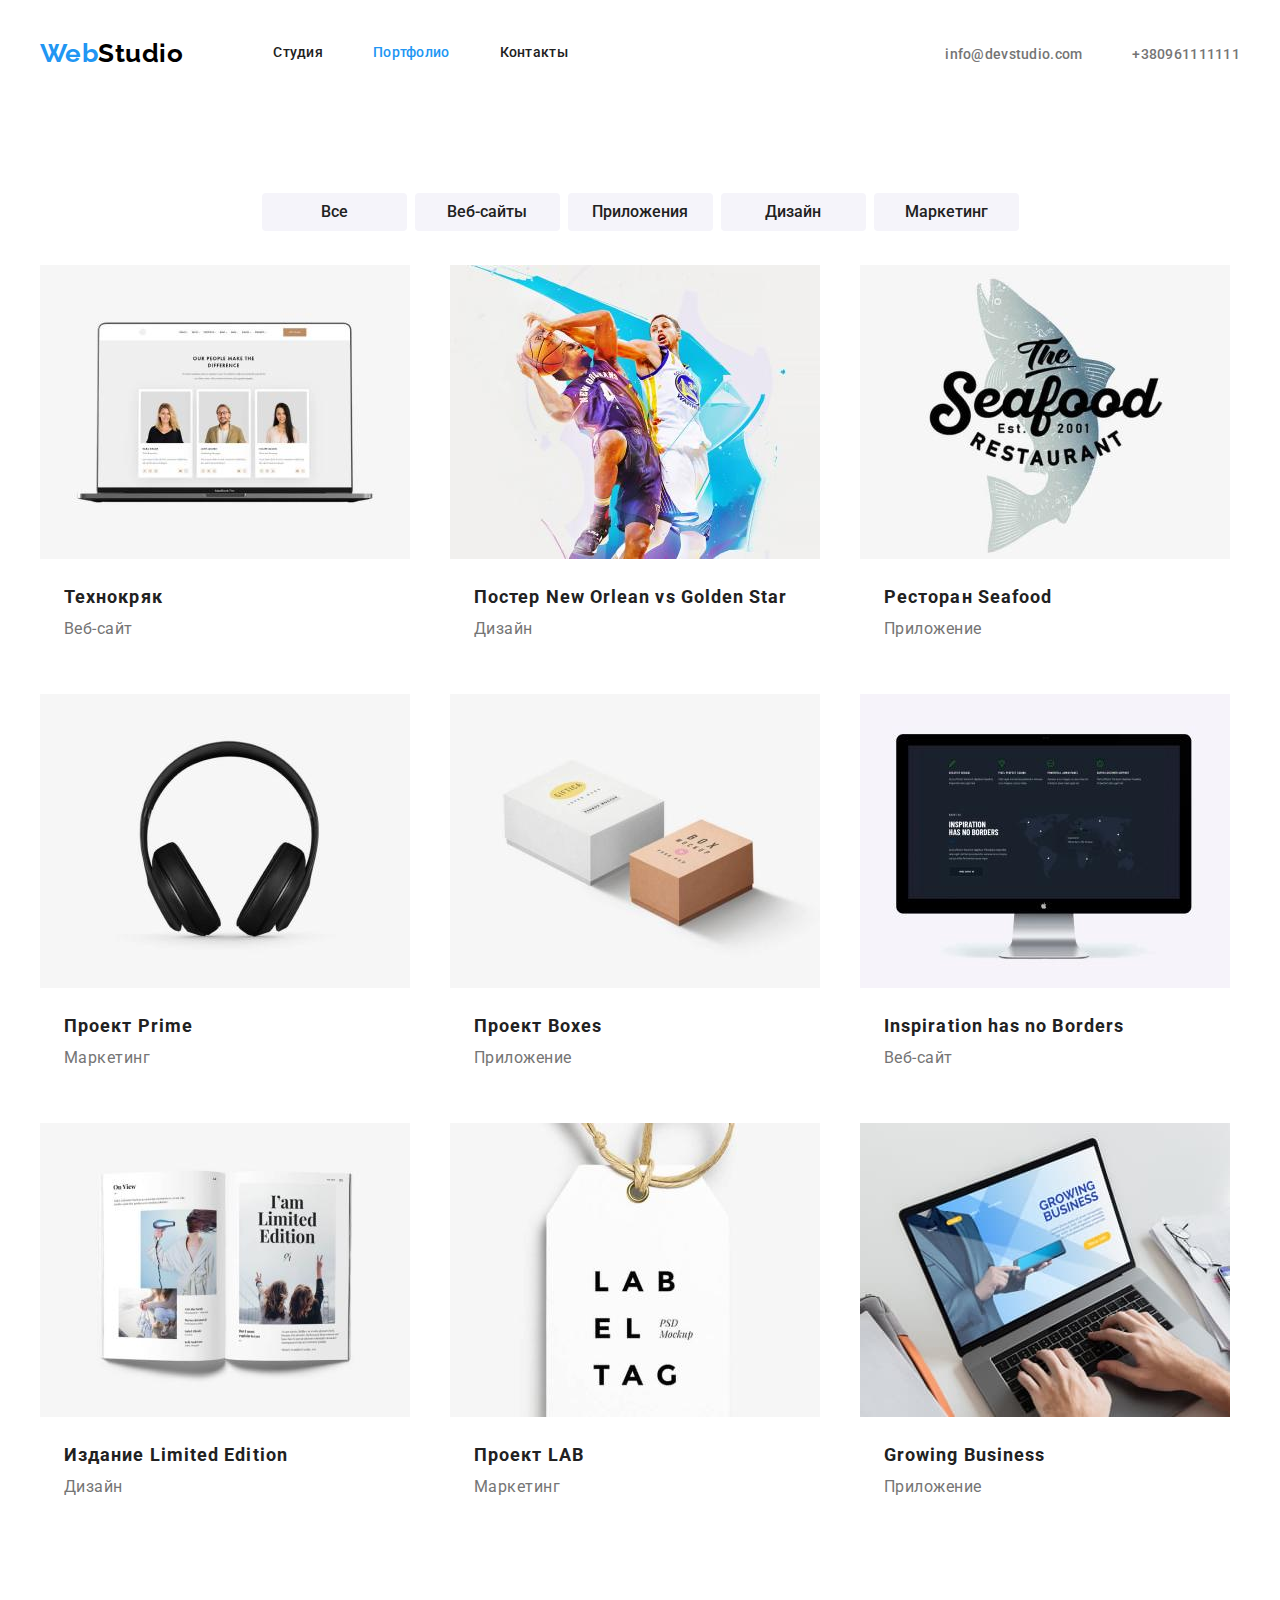
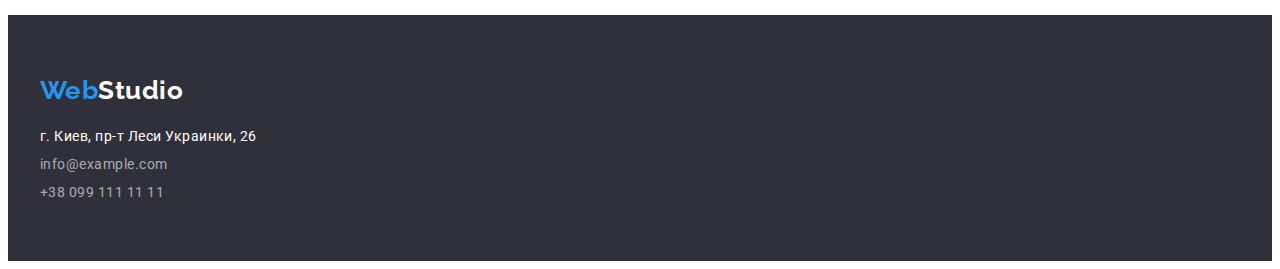
==== commit 7ea0feab: "project section fin" ====
--- a/portfolio.html
+++ b/portfolio.html
@@ -56,63 +56,85 @@
                 <li class="projects-item">
                     <img src="./images/portfolio/project_1.jpg" width="370"
                         alt="изображение ноутбука с открытой страницей сайта" />
+                    <div class="project-items-text">
                     <h3 class="projects-title">Технокряк</h3>
                     <p class="projects-subtitle">Веб-сайт</p>
+                    </div>
                 </li>
                 <li class="projects-item">
                     <img src="./images/portfolio/project_2.jpg" width="370" alt="изображение двух баскетболистов" />
+                    <div class="project-items-text">
                     <h3 class="projects-title">Постер <span lang="en">New Orlean vs Golden Star</span></h3>
                     <p class="projects-subtitle">Дизайн</p>
+                    </div>
                 </li>
                 <li class="projects-item">
                     <img src="./images/portfolio/project_3.jpg" width="370" alt="изображение логотипа ресторана" />
+                    <div class="project-items-text">
                     <h3 class="projects-title">Ресторан <span lang="en">Seafood</span></h3>
                     <p class="projects-subtitle">Приложение</p>
+                    </div>
                 </li>
                 <li class="projects-item">
                     <img src="./images/portfolio/project_4.jpg" width="370" alt="изображение наушников" />
+                    <div class="project-items-text">
                     <h3 class="projects-title">Проект <span lang="en">Prime</span></h3>
                     <p class="projects-subtitle">Маркетинг</p>
+                    </div>
                 </li>
                 <li class="projects-item">
                     <img src="./images/portfolio/project_5.jpg" width="370" alt="изображение двух коробок" />
+                    <div class="project-items-text">
                     <h3 class="projects-title">Проект <span lang="en">Boxes</span></h3>
                     <p class="projects-subtitle">Приложение</p>
+                    </div>
                 </li>
                 <li class="projects-item">
                     <img src="./images/portfolio/project_6.jpg" width="370" alt="изображение монитора с Веб-сайтом" />
+                    <div class="project-items-text">
                     <h3 class="projects-title" lang="en">Inspiration has no Borders</h3>
                     <p class="projects-subtitle">Веб-сайт</p>
+                    </div>
                 </li>
                 <li class="projects-item">
                     <img src="./images/portfolio/project_7.jpg" width="370" alt="изображение открытой киниги" />
+                    <div class="project-items-text">
                     <h3 class="projects-title">Издание <span lang="en">Limited Edition</span></h3>
                     <p class="projects-subtitle">Дизайн</p>
+                    </div>
                 </li>
                 <li class="projects-item">
                     <img src="./images/portfolio/project_8.jpg" width="370" alt="изображение бирки с буквами" />
+                    <div class="project-items-text">
                     <h3 class="projects-title">Проект <span lang="en">LAB</span></h3>
                     <p class="projects-subtitle">Маркетинг</p>
+                    </div>
                 </li>
                 <li class="projects-item">
                     <img src="./images/portfolio/project_9.jpg" width="370"
                         alt="изображение ноутбука и набора текста" />
+                    <div class="project-items-text">
                     <h3 class="projects-title">Growing Business</h3>
                     <p class="projects-subtitle">Приложение</p>
+                    </div>
                 </li>
             </ul>
         </div> 
         </section>
     </main>
     <footer class="footer">
-        <a href="./index.html" class="header-logo link"><span lang="en" class="header-logo-text-1">Web</span><span lang="en" class="header-logo-text-2-footer">Studio</span></a>
-        <address class="adress">
-            <ul class="footer-list list">
-                <li class="footer-item"><a class="footer-link adress-link" href="https://goo.gl/maps/av5Dg6FvkVRe6jFr5" target="_blank">г. Киев, пр-т Леси Украинки, 26</a></li>
-                <li class="footer-item"><a class="footer-link" href="mailto:info@example.com">info@example.com</a></li>
-                <li class="footer-item"><a class="footer-link" href="tel:+380991111111">+38 099 111 11 11</a></li>
-            </ul>
-        </address>
+        <div class="container footer-container">
+            <div class="footer-logo">
+                <a href="./index.html" class="header-logo link"><span lang="en" class="header-logo-text-1">Web</span><span lang="en" class="header-logo-text-2-footer">Studio</span></a>
+            </div>
+                <address class="adress">
+                <ul class="footer-list list">
+                    <li class="footer-item"><a class="footer-link adress-link" href="https://goo.gl/maps/av5Dg6FvkVRe6jFr5" target="_blank">г. Киев, пр-т Леси Украинки, 26</a></li>
+                    <li class="footer-item"><a class="footer-link" href="mailto:info@example.com">info@example.com</a></li>
+                    <li class="footer-item"><a class="footer-link" href="tel:+380991111111">+38 099 111 11 11</a></li>
+                </ul>
+            </address>
+        </div>
     </footer>
 </body>
 
--- a/css/style.css
+++ b/css/style.css
@@ -1,8 +1,7 @@
 :root {
-    --primary-text-color: #212121;
-    --secondary-text-color: #757575;
-    --accent-color: #2196F3;
-
+  --primary-text-color: #212121;
+  --secondary-text-color: #757575;
+  --accent-color: #2196f3;
 }
 
 p,
@@ -22,12 +21,12 @@
 
 img {
     display: block;
-    max-width: 100%; 
+    max-width: 100%;
     height: auto;
 }
 
 body {
-    font-family: 'Roboto', sans-serif;
+    font-family: "Roboto", sans-serif;
     letter-spacing: 0.03em;
 }
 
@@ -46,10 +45,10 @@
     width: 1200px;
     margin: 0 auto;
     padding: 0 15px;
-}
+    }
 
 .header-logo {
-    font-family: 'Raleway', sans-serif;
+    font-family: "Raleway", sans-serif;
     font-weight: 700;
     font-size: 26px;
     line-height: 1.19;
@@ -70,7 +69,7 @@
 
 .link {
     text-decoration: none;
-} 
+}
 .link:hover,
 .link:focus {
     color: var(--accent-color);
@@ -88,7 +87,7 @@
 /*----------- HEADER------------- */
 
 .header {
-    background: #FFFFFF;
+    background: #ffffff;
     padding-top: 30px;
     padding-bottom: 30px;
 }
@@ -96,26 +95,18 @@
 .header-container {
     display: flex;
     align-items: center;
-    }
-
-/* .header-contact {
+}
+
+.contacts-list {
     display: flex;
     align-items: center;
     margin-left: auto;
-}  */
-
-
-.contacts-list {
-    display: flex;
-    align-items: center;
-    margin-left: auto;
-} 
+}
 
 .contacts-item:not(:last-child) {
     margin-right: 50px;
 }
 
-
 .hedaer-nav {
     display: flex;
     align-items: center;
@@ -126,21 +117,21 @@
 }
 
 .header-logo-text-1 {
-    color: var(--accent-color) ;
-
+    color: var(--accent-color);
 }
 
 .header-logo-text-2 {
     color: #000000;
-    }
-
-.header-item, .header-link {
+}
+
+.header-item,
+.header-link {
     color: var(--primary-text-color);
     font-weight: 500;
-    font-size: 14px; 
+    font-size: 14px;
     line-height: 1.14;
     letter-spacing: 0.02em;
-}   
+}
 
 .header-item:not(:last-child) {
     margin-right: 50px;
@@ -154,15 +145,15 @@
     display: flex;
 }
 
-.contacts-item, .contacts-item-link {
+.contacts-item,
+.contacts-item-link {
     color: var(--secondary-text-color);
-
 }
 
 /*----------- HERO------------- */
 
 .hero {
-    background-color: #2F303A;
+    background-color: #2f303a;
 }
 
 .hero-container {
@@ -179,17 +170,16 @@
     line-height: 1.36;
     letter-spacing: 0.06em;
     text-transform: uppercase;
-    color: #FFFFFF;
+    color: #ffffff;
     width: 696px;
     text-align: center;
     margin-bottom: 30px;
-    
 }
 
 .hero-btn {
     width: 200px;
     height: 50px;
-    background: #2196F3;
+    background: #2196f3;
     box-shadow: 0px 4px 4px rgba(0, 0, 0, 0.15);
     border-radius: 4px;
     font-weight: 700;
@@ -197,7 +187,7 @@
     line-height: 1.87;
     text-align: center;
     letter-spacing: 0.06em;
-    color: #FFFFFF;
+    color: #ffffff;
 }
 
 /*----------- Features------------- */
@@ -222,7 +212,6 @@
     font-size: 14px;
     line-height: 1.14;
     text-transform: uppercase;
-
 }
 
 .features-subtitle {
@@ -231,12 +220,10 @@
     line-height: 1.71;
 }
 
-
 .features-item {
     flex-basis: calc(100% / 3 - 30px);
     margin-left: 30px;
-}
-
+    }
 
 /*----------- About Us------------- */
 
@@ -252,22 +239,21 @@
 }
 
 .about-us-title {
-    text-align: center; 
+    text-align: center;
 }
 
 .about-us-item {
     flex-basis: calc(100% / 3 - 30px);
     margin-left: 30px;
-}
+    }
 
 /*----------- Team ------------- */
 
 .team {
-    background-color: #F5F4FA;
+    background-color: #f5f4fa;
 }
 
 .team-main-title {
-    /* width: 264px; */
     text-align: center;
 }
 
@@ -289,7 +275,7 @@
     line-height: 1.18;
     margin-bottom: 10px;
     text-align: center;
-}
+    }
 
 .team-subtitle {
     color: var(--secondary-text-color);
@@ -305,13 +291,13 @@
 /*----------- Footer ------------- */
 
 .footer {
-    background-color: #2F303A;
+    background-color: #2f303a;
     padding-top: 60px;
     padding-bottom: 60px;
 }
 
 .header-logo-text-2-footer {
-    color: #FFFFFF
+    color: #ffffff;
 }
 
 .footer-item .footer-link {
@@ -339,9 +325,8 @@
 }
 
 .adress-link {
-    color: #FFFFFF;
-}
-
+    color: #ffffff;
+}
 
 /* Portfolio Page */
 
@@ -354,10 +339,10 @@
     justify-content: center;
     margin-left: auto;
     margin-right: auto;
-}
+    }
 
 .filters-btn {
-    background: #F5F4FA;
+    background: #f5f4fa;
     width: 145px;
     height: 38px;
     border-radius: 4px;
@@ -366,7 +351,7 @@
     font-size: 16px;
     line-height: 1.6;
     border-style: none;
-    font-family: 'Roboto', sans-serif;
+    font-family: "Roboto", sans-serif;
 }
 
 .filters-item:not(:last-child) {
@@ -376,7 +361,7 @@
 .filters-btn:hover,
 .filters-btn:focus {
     background-color: var(--accent-color);
-    color: #FFFFFF;
+    color: #ffffff;
 }
 
 .projects-list {
@@ -392,6 +377,10 @@
     margin-top: 30px;
 }
 
+.project-items-text {
+    padding: 20px 24px 20px 24px;
+}
+
 .projects-title {
     color: var(--primary-text-color);
     font-weight: 700;
@@ -404,5 +393,4 @@
     color: var(--secondary-text-color);
     font-size: 16px;
     line-height: 1.8;
-}
-
+    }
